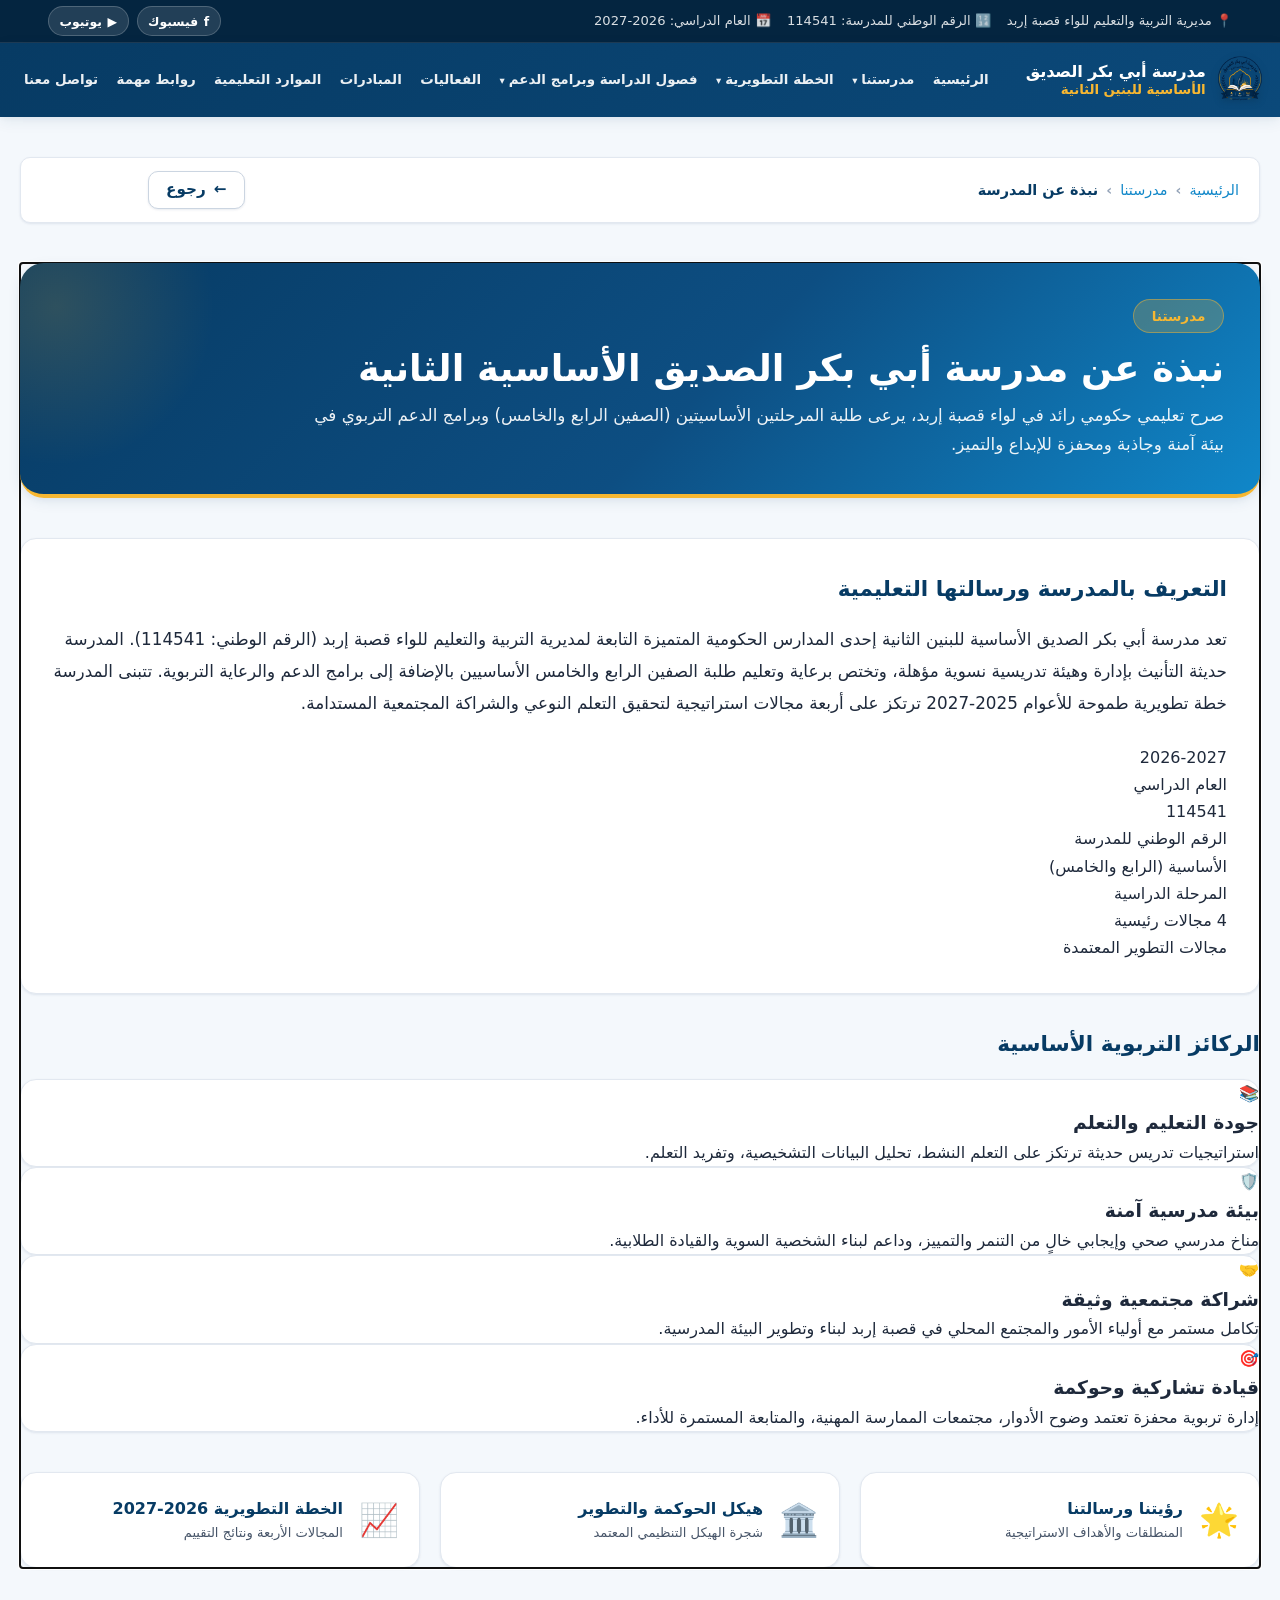
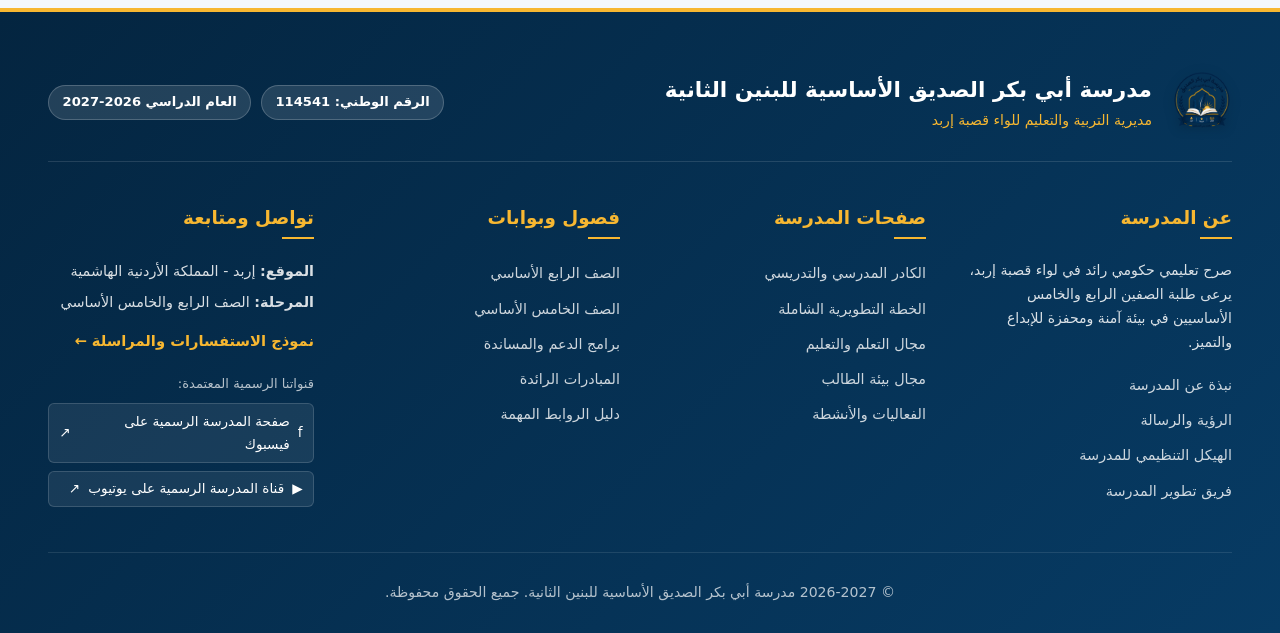
==== about.html @ ab282d37 "feat: adopt multi-page architecture with 100% canonical data fidelity and remove hero slider overlay" ====
<!DOCTYPE html>
<html lang="ar" dir="rtl">
<head>
    <meta charset="UTF-8">
    <meta name="viewport" content="width=device-width, initial-scale=1.0">
    <meta name="description" content="عن مدرسة أبي بكر الصديق الأساسية للبنين الثانية - نبذة عن المدرسة، الرؤية والرسالة، الركائز التربوية والأهداف الاستراتيجية">
    <title>عن المدرسة والرؤية والرسالة | مدرسة أبي بكر الصديق الأساسية للبنين الثانية</title>
    <link rel="stylesheet" href="assets/css/style.css">
</head>
<body>
    <!-- Top Header Bar with Verified Social Links & Contact Info -->
    <div class="top-bar">
        <div class="container top-bar-container">
            <div class="top-bar-meta">
                <span class="meta-item">📍 مديرية التربية والتعليم للواء قصبة إربد</span>
                <span class="meta-item">🔢 الرقم الوطني للمدرسة: 114541</span>
                <span class="meta-item">📅 العام الدراسي: 2026-2027</span>
            </div>
            <div class="top-bar-social" id="topBarSocial"></div>
        </div>
    </div>

    <!-- Main Navigation Bar -->
    <header class="main-header">
        <nav class="navbar" id="navbar" aria-label="التنقل الرئيسي">
            <div class="nav-container">
                <div class="nav-brand">
                    <a href="index.html" class="brand-link" aria-label="العودة للصفحة الرئيسية">
                        <img src="assets/images/school-logo.png" alt="شعار مدرسة أبي بكر الصديق" class="header-logo">
                        <div class="brand-text">
                            <span class="school-name-line1">مدرسة أبي بكر الصديق</span>
                            <span class="school-name-line2">الأساسية للبنين الثانية</span>
                        </div>
                    </a>
                </div>
                <button class="hamburger" id="hamburger" aria-label="فتح القائمة الرئيسية" aria-expanded="false" aria-controls="navMenu">
                    <span></span>
                    <span></span>
                    <span></span>
                </button>
                <ul class="nav-menu" id="navMenu"></ul>
            </div>
        </nav>
    </header>

    <!-- Main Content Wrapper -->
    <main class="main-content" id="mainContent">
        <div class="container internal-view-container" style="padding: 2.5rem 0;">
            <!-- Breadcrumbs & Back Navigation Bar -->
            <div class="internal-nav-bar">
                <nav class="breadcrumb-nav" aria-label="مسار التنقل">
                    <ol class="breadcrumb" id="breadcrumbList"></ol>
                </nav>
                <div class="internal-actions">
                    <button class="btn btn-back" onclick="window.history.back()" aria-label="الرجوع للصفحة السابقة">
                        <span class="btn-icon" aria-hidden="true">←</span>
                        <span>رجوع</span>
                    </button>
                    <a href="index.html" class="btn btn-outline btn-sm">الرئيسية</a>
                </div>
            </div>

            <!-- Content Container populated dynamically from canonical data.js by app.js -->
            <div id="internalContentArea" class="internal-content-area" tabindex="-1"></div>
        </div>
    </main>

    <!-- Footer -->
    <footer class="footer" id="footer" aria-label="تذييل الموقع">
        <div class="container">
            <div class="footer-header-banner">
                <div class="footer-brand">
                    <img src="assets/images/school-logo.png" alt="شعار مدرسة أبي بكر الصديق" class="footer-logo">
                    <div class="footer-brand-text">
                        <h3 class="footer-school-title" id="footerSchoolName">مدرسة أبي بكر الصديق الأساسية للبنين الثانية</h3>
                        <p class="footer-directorate-sub" id="footerDirectorate">مديرية التربية والتعليم للواء قصبة إربد</p>
                    </div>
                </div>
                <div class="footer-meta-badges">
                    <span class="meta-pill" id="footerSchoolCode">الرقم الوطني: 114541</span>
                    <span class="meta-pill" id="footerYear">العام الدراسي 2026-2027</span>
                </div>
            </div>

            <div class="footer-content">
                <div class="footer-section">
                    <h4 class="footer-heading">عن المدرسة</h4>
                    <p class="footer-about-text" id="footerAboutText">صرح تعليمي حكومي رائد في لواء قصبة إربد، يرعى طلبة الصفين الرابع والخامس الأساسيين في بيئة آمنة ومحفزة للإبداع والتميز.</p>
                    <ul class="footer-nav-list" id="footerAboutLinks"></ul>
                </div>
                <div class="footer-section">
                    <h4 class="footer-heading">صفحات المدرسة</h4>
                    <ul class="footer-nav-list" id="footerSchoolPagesLinks"></ul>
                </div>
                <div class="footer-section">
                    <h4 class="footer-heading">فصول وبوابات</h4>
                    <ul class="footer-nav-list" id="footerPortalsLinks"></ul>
                </div>
                <div class="footer-section">
                    <h4 class="footer-heading">تواصل ومتابعة</h4>
                    <div class="footer-contact-details">
                        <p><strong>الموقع:</strong> إربد - المملكة الأردنية الهاشمية</p>
                        <p><strong>المرحلة:</strong> الصف الرابع والخامس الأساسي</p>
                        <p><a href="contact.html" class="footer-contact-btn">نموذج الاستفسارات والمراسلة ←</a></p>
                    </div>
                    <div class="footer-social-wrap">
                        <span class="social-label">قنواتنا الرسمية المعتمدة:</span>
                        <div class="social-links-verified" id="footerSocialLinks"></div>
                    </div>
                </div>
            </div>

            <div class="footer-bottom">
                <p>&copy; 2026-2027 <span id="copyrightSchoolName">مدرسة أبي بكر الصديق الأساسية للبنين الثانية</span>. جميع الحقوق محفوظة.</p>
            </div>
        </div>
    </footer>

    <!-- Employee / Person Detail Modal Dialog -->
    <div class="person-modal-backdrop" id="personModalBackdrop" aria-hidden="true" role="presentation">
        <div class="person-modal-dialog" id="personModalDialog" role="dialog" aria-modal="true" aria-labelledby="modalPersonName" tabindex="-1">
            <button class="person-modal-close" id="personModalCloseBtn" aria-label="إغلاق الملف التعريفي">✕</button>
            <div class="person-modal-body" id="personModalBody"></div>
        </div>
    </div>

    <!-- Scripts -->
    <script src="assets/js/data.js"></script>
    <script src="assets/js/app.js"></script>
</body>
</html>
---- assets/css/style.css ----
/* ==================== ROOT & DESIGN TOKENS ==================== */
:root {
    /* Brand Colors (Official Scheme) */
    --navy: #073B64;
    --navy-dark: #042540;
    --navy-light: #0d4e82;
    --blue: #1087C9;
    --blue-light: #e8f4fc;
    --green: #15966B;
    --green-light: #e8f7f1;
    --yellow: #F7B731;
    --yellow-hover: #e5a623;
    --yellow-light: #fef8eb;
    --purple: #7656B3;
    --purple-light: #f3eff9;

    /* Neutrals */
    --dark: #1e293b;
    --dark-muted: #475569;
    --light-bg: #F4F8FC;
    --white: #ffffff;
    --gray-50: #f8fafc;
    --gray-100: #f1f5f9;
    --gray-200: #e2e8f0;
    --gray-300: #cbd5e1;
    --gray-400: #94a3b8;
    --gray-600: #64748b;
    --gray-700: #334155;

    /* Typography */
    --font-primary: system-ui, -apple-system, 'Segoe UI', Roboto, 'Noto Sans Arabic', 'Cairo', Tahoma, sans-serif;
    --font-size-base: 16px;
    --line-height-base: 1.7;

    /* Spacing */
    --spacing-xs: 0.35rem;
    --spacing-sm: 0.75rem;
    --spacing-md: 1.25rem;
    --spacing-lg: 1.75rem;
    --spacing-xl: 2.5rem;
    --spacing-2xl: 3.75rem;

    /* Border Radius */
    --radius-sm: 6px;
    --radius-md: 10px;
    --radius-lg: 16px;
    --radius-xl: 24px;
    --radius-full: 9999px;

    /* Shadows */
    --shadow-sm: 0 1px 3px rgba(7, 59, 100, 0.06), 0 1px 2px rgba(7, 59, 100, 0.04);
    --shadow-md: 0 4px 14px rgba(7, 59, 100, 0.08), 0 2px 6px rgba(7, 59, 100, 0.04);
    --shadow-lg: 0 10px 25px rgba(7, 59, 100, 0.11), 0 4px 10px rgba(7, 59, 100, 0.05);
    --shadow-xl: 0 20px 35px rgba(7, 59, 100, 0.15), 0 8px 16px rgba(7, 59, 100, 0.08);

    /* Transitions */
    --transition-fast: 180ms ease;
    --transition-normal: 300ms ease;
    --transition-slow: 450ms ease;
}

/* ==================== RESET & DEFAULTS ==================== */
*, *::before, *::after {
    margin: 0;
    padding: 0;
    box-sizing: border-box;
}

html {
    scroll-behavior: smooth;
    direction: rtl;
}

body {
    font-family: var(--font-primary);
    font-size: var(--font-size-base);
    line-height: var(--line-height-base);
    color: var(--dark);
    background-color: var(--light-bg);
    overflow-x: hidden;
    -webkit-font-smoothing: antialiased;
}

img {
    max-width: 100%;
    height: auto;
    display: block;
}

a {
    color: var(--blue);
    text-decoration: none;
    transition: color var(--transition-fast);
}

a:hover {
    color: var(--navy);
}

button {
    font-family: inherit;
}

/* ==================== CONTAINER & SECTION LAYOUT ==================== */
.container {
    width: 100%;
    max-width: 1240px;
    margin: 0 auto;
    padding: 0 var(--spacing-lg);
}

.section {
    padding: var(--spacing-2xl) 0;
    position: relative;
}

.section-header {
    text-align: center;
    max-width: 820px;
    margin: 0 auto var(--spacing-xl);
}

.section-tag {
    display: inline-block;
    font-size: 0.85rem;
    font-weight: 700;
    color: var(--blue);
    background: var(--blue-light);
    padding: 0.3rem 1rem;
    border-radius: var(--radius-full);
    margin-bottom: var(--spacing-xs);
    text-transform: uppercase;
    letter-spacing: 0.5px;
}

.section-title {
    font-size: 2.15rem;
    font-weight: 800;
    color: var(--navy);
    line-height: 1.3;
    margin-bottom: var(--spacing-xs);
}

.section-subtitle {
    font-size: 1.05rem;
    color: var(--dark-muted);
    line-height: 1.6;
}

.section-cta-wrap {
    text-align: center;
    margin-top: var(--spacing-xl);
    display: flex;
    gap: 1rem;
    justify-content: center;
    flex-wrap: wrap;
}

.subsection-title {
    font-size: 1.35rem;
    font-weight: 700;
    color: var(--navy);
    margin-bottom: var(--spacing-md);
}

.sub-header-flex {
    display: flex;
    justify-content: space-between;
    align-items: center;
    flex-wrap: wrap;
    gap: 1rem;
    margin-bottom: var(--spacing-md);
}

/* ==================== TOP BAR ==================== */
.top-bar {
    background: var(--navy-dark);
    color: rgba(255, 255, 255, 0.85);
    font-size: 0.82rem;
    border-bottom: 1px solid rgba(255, 255, 255, 0.1);
    padding: 0.4rem 0;
}

.top-bar-container {
    display: flex;
    justify-content: space-between;
    align-items: center;
    flex-wrap: wrap;
    gap: 0.5rem;
}

.top-bar-meta {
    display: flex;
    gap: 1rem;
    flex-wrap: wrap;
}

.top-bar-social {
    display: flex;
    gap: 0.5rem;
    align-items: center;
}

.social-badge-link {
    display: inline-flex;
    align-items: center;
    gap: 0.35rem;
    color: var(--white);
    background: rgba(255, 255, 255, 0.12);
    border: 1px solid rgba(255, 255, 255, 0.2);
    padding: 0.2rem 0.65rem;
    border-radius: var(--radius-full);
    font-size: 0.78rem;
    font-weight: 600;
    transition: all var(--transition-fast);
}

.social-badge-link:hover {
    background: var(--yellow);
    color: var(--navy);
    border-color: var(--yellow);
}

/* ==================== MAIN HEADER & NAVBAR ==================== */
.main-header {
    position: sticky;
    top: 0;
    right: 0;
    left: 0;
    z-index: 1000;
    box-shadow: var(--shadow-md);
}

.navbar {
    height: 74px;
    background: linear-gradient(135deg, var(--navy) 0%, #0b497a 100%);
    display: flex;
    align-items: center;
}

.nav-container {
    width: 100%;
    max-width: 1440px;
    margin: 0 auto;
    padding: 0 1rem;
    display: flex;
    justify-content: space-between;
    align-items: center;
    position: relative;
}

.nav-brand .brand-link {
    display: flex;
    align-items: center;
    gap: 0.65rem;
    color: var(--white);
    text-decoration: none;
    min-width: 0;
    flex-shrink: 0;
}

.header-logo {
    height: 48px;
    width: auto;
    max-width: 52px;
    object-fit: contain;
    flex-shrink: 0;
    filter: drop-shadow(0 2px 4px rgba(0, 0, 0, 0.2));
    transition: transform var(--transition-fast);
}

.header-logo:hover {
    transform: scale(1.04);
}

.brand-text {
    display: flex;
    flex-direction: column;
    min-width: 0;
    line-height: 1.25;
}

.school-name-line1 {
    font-size: 1.02rem;
    font-weight: 800;
    color: var(--white);
    white-space: nowrap;
    letter-spacing: -0.2px;
}

.school-name-line2 {
    font-size: 0.84rem;
    font-weight: 700;
    color: var(--yellow);
    white-space: nowrap;
    letter-spacing: -0.1px;
}

.nav-menu {
    display: flex;
    list-style: none;
    gap: 0.15rem;
    align-items: center;
    margin: 0;
    padding: 0;
}

.nav-menu > li > a {
    color: rgba(255, 255, 255, 0.92);
    text-decoration: none;
    font-size: 0.84rem;
    font-weight: 600;
    padding: 0.42rem 0.5rem;
    border-radius: var(--radius-sm);
    transition: all var(--transition-fast);
    display: inline-flex;
    align-items: center;
    white-space: nowrap;
}

.nav-menu > li > a:hover {
    color: var(--yellow);
    background: rgba(255, 255, 255, 0.12);
}

.nav-menu > li > a.active {
    color: var(--navy);
    background: var(--yellow);
    box-shadow: 0 2px 8px rgba(247, 183, 49, 0.4);
}

/* Dropdown Menus */
.nav-item-dropdown {
    position: relative;
}

.dropdown-trigger-wrap {
    display: inline-flex;
    align-items: center;
}

.dropdown-trigger {
    display: inline-flex;
    align-items: center;
    gap: 0.25rem;
    color: rgba(255, 255, 255, 0.92);
    text-decoration: none;
    font-size: 0.84rem;
    font-weight: 600;
    padding: 0.42rem 0.5rem;
    border-radius: var(--radius-sm);
    transition: all var(--transition-fast);
    white-space: nowrap;
}

.dropdown-trigger:hover {
    color: var(--yellow);
    background: rgba(255, 255, 255, 0.12);
}

.dropdown-caret {
    font-size: 0.65rem;
    transition: transform var(--transition-fast);
    display: inline-block;
}

.nav-item-dropdown:hover .dropdown-caret,
.nav-item-dropdown:focus-within .dropdown-caret {
    transform: rotate(180deg);
}

.dropdown-toggle-btn {
    display: none;
}

.dropdown-menu {
    position: absolute;
    top: calc(100% + 4px);
    right: 0;
    min-width: 220px;
    max-width: 90vw;
    background: var(--white);
    border-radius: var(--radius-md);
    box-shadow: var(--shadow-lg);
    border: 1px solid var(--gray-200);
    padding: 0.4rem 0;
    list-style: none;
    opacity: 0;
    visibility: hidden;
    transform: translateY(8px);
    transition: all var(--transition-normal);
    z-index: 1050;
}

.nav-item-dropdown:hover .dropdown-menu,
.nav-item-dropdown:focus-within .dropdown-menu {
    opacity: 1;
    visibility: visible;
    transform: translateY(0);
}

.dropdown-menu li {
    width: 100%;
}

.dropdown-menu li a {
    color: var(--navy) !important;
    padding: 0.55rem 1rem !important;
    display: block !important;
    font-size: 0.86rem !important;
    font-weight: 600 !important;
    text-align: right;
    transition: background var(--transition-fast);
    border-radius: 0 !important;
    text-decoration: none;
}

.dropdown-menu li a:hover {
    background: var(--blue-light) !important;
    color: var(--blue) !important;
}

.mobile-menu-footer-item {
    display: none;
}

/* Hamburger Button */
.hamburger {
    display: none;
    flex-direction: column;
    background: none;
    border: none;
    cursor: pointer;
    gap: 5px;
    padding: 8px;
}

.hamburger span {
    width: 26px;
    height: 3px;
    background: var(--white);
    border-radius: 2px;
    transition: all var(--transition-fast);
}

.hamburger.active span:nth-child(1) {
    transform: rotate(45deg) translateY(8px);
}

.hamburger.active span:nth-child(2) {
    opacity: 0;
}

.hamburger.active span:nth-child(3) {
    transform: rotate(-45deg) translateY(-8px);
}

/* ==================== BUTTONS ==================== */
.btn {
    display: inline-flex;
    align-items: center;
    justify-content: center;
    gap: 0.5rem;
    padding: 0.72rem 1.5rem;
    border: none;
    border-radius: var(--radius-md);
    font-size: 0.95rem;
    font-weight: 700;
    cursor: pointer;
    transition: all var(--transition-normal);
    text-decoration: none;
    line-height: 1.3;
    text-align: center;
}

.btn-primary {
    background: var(--yellow);
    color: var(--navy);
    box-shadow: 0 4px 12px rgba(247, 183, 49, 0.35);
}

.btn-primary:hover {
    background: var(--yellow-hover);
    color: var(--navy-dark);
    transform: translateY(-2px);
    box-shadow: 0 6px 18px rgba(247, 183, 49, 0.45);
}

.btn-secondary {
    background: var(--blue);
    color: var(--white);
    box-shadow: 0 4px 12px rgba(16, 135, 201, 0.3);
}

.btn-secondary:hover {
    background: var(--navy);
    color: var(--white);
    transform: translateY(-2px);
    box-shadow: 0 6px 18px rgba(7, 59, 100, 0.3);
}

.btn-outline {
    background: transparent;
    color: var(--white);
    border: 2px solid rgba(255, 255, 255, 0.85);
}

.btn-outline:hover {
    background: rgba(255, 255, 255, 0.2);
    color: var(--white);
    border-color: var(--white);
    transform: translateY(-2px);
}

.btn-outline-dark {
    background: transparent;
    color: var(--navy);
    border: 2px solid var(--navy);
}

.btn-outline-dark:hover {
    background: var(--navy);
    color: var(--white);
    transform: translateY(-2px);
}

.btn-sm {
    padding: 0.45rem 1rem;
    font-size: 0.88rem;
    border-radius: var(--radius-sm);
}

.btn-block {
    width: 100%;
}

.btn-back {
    background: var(--white);
    color: var(--navy);
    border: 1px solid var(--gray-300);
    box-shadow: var(--shadow-sm);
    padding: 0.5rem 1.1rem;
}

.btn-back:hover {
    background: var(--blue-light);
    color: var(--blue);
    border-color: var(--blue);
}

.text-link {
    font-weight: 700;
    color: var(--blue);
    display: inline-block;
    margin-top: 0.5rem;
}

.text-link:hover {
    color: var(--navy);
    text-decoration: underline;
}

/* ==================== CARDS BASE ==================== */
.card {
    background: var(--white);
    border-radius: var(--radius-lg);
    box-shadow: var(--shadow-sm);
    border: 1px solid var(--gray-200);
    transition: transform var(--transition-normal), box-shadow var(--transition-normal);
}

.card:hover {
    box-shadow: var(--shadow-md);
}

/* ==================== HERO IMAGE SLIDER ==================== */
.hero-slider-section {
    position: relative;
    width: 100%;
    background: var(--navy-dark);
    overflow: hidden;
}

.slider-container {
    position: relative;
    width: 100%;
    height: 540px;
    outline: none;
}

.slides-wrapper {
    position: relative;
    width: 100%;
    height: 100%;
}

.hero-slide {
    position: absolute;
    top: 0;
    left: 0;
    width: 100%;
    height: 100%;
    opacity: 0;
    visibility: hidden;
    transition: opacity 0.7s ease, visibility 0.7s ease;
    z-index: 1;
}

.hero-slide.active {
    opacity: 1;
    visibility: visible;
    z-index: 2;
}

.slide-bg-img {
    width: 100%;
    height: 100%;
    object-fit: cover;
    object-position: center 30%;
    display: block;
}

.slide-overlay {
    position: absolute;
    inset: 0;
    background: none;
    pointer-events: none;
}

.slide-content {
    position: absolute;
    inset: 0;
    z-index: 3;
    display: flex;
    flex-direction: column;
    justify-content: center;
    align-items: center;
    text-align: center;
    padding: 0 var(--spacing-xl);
    max-width: 960px;
    margin: 0 auto;
    color: var(--white);
}

.slide-badge {
    background: rgba(255, 255, 255, 0.18);
    backdrop-filter: blur(8px);
    border: 1px solid rgba(255, 255, 255, 0.3);
    padding: 0.4rem 1.25rem;
    border-radius: var(--radius-full);
    font-size: 0.88rem;
    font-weight: 700;
    color: var(--yellow);
    margin-bottom: 1rem;
}

.slide-title {
    font-size: 2.75rem;
    font-weight: 800;
    line-height: 1.25;
    margin-bottom: 0.8rem;
    text-shadow: 0 2px 10px rgba(0, 0, 0, 0.8), 0 4px 20px rgba(0, 0, 0, 0.6);
}

.slide-subtitle {
    font-size: 1.35rem;
    color: #ffffff;
    margin-bottom: 1.8rem;
    font-weight: 600;
    max-width: 720px;
    text-shadow: 0 2px 8px rgba(0, 0, 0, 0.8), 0 3px 15px rgba(0, 0, 0, 0.5);
}

.slide-actions {
    display: flex;
    gap: 1rem;
    flex-wrap: wrap;
    justify-content: center;
}

.slider-arrow {
    position: absolute;
    top: 50%;
    transform: translateY(-50%);
    width: 50px;
    height: 50px;
    border-radius: 50%;
    background: rgba(255, 255, 255, 0.22);
    border: 1px solid rgba(255, 255, 255, 0.35);
    color: var(--white);
    font-size: 1.4rem;
    display: flex;
    align-items: center;
    justify-content: center;
    cursor: pointer;
    z-index: 10;
    backdrop-filter: blur(4px);
    transition: all var(--transition-fast);
}

.slider-arrow:hover {
    background: var(--yellow);
    color: var(--navy);
    transform: translateY(-50%) scale(1.08);
}

.slider-arrow.prev {
    right: 25px;
}

.slider-arrow.next {
    left: 25px;
}

.slider-dots {
    position: absolute;
    bottom: 22px;
    left: 50%;
    transform: translateX(-50%);
    display: flex;
    gap: 10px;
    z-index: 10;
}

.slider-dot {
    width: 12px;
    height: 12px;
    border-radius: var(--radius-full);
    background: rgba(255, 255, 255, 0.45);
    border: none;
    cursor: pointer;
    transition: all var(--transition-normal);
}

.slider-dot.active {
    width: 32px;
    border-radius: 8px;
    background: var(--yellow);
}

/* ==================== QUICK PORTALS ==================== */
.quick-portals-section {
    padding: 2.2rem 0;
    background: var(--white);
    border-bottom: 1px solid var(--gray-200);
}

.quick-portals-grid {
    display: grid;
    grid-template-columns: repeat(6, 1fr);
    gap: 1.1rem;
}

.quick-portal-card {
    background: var(--light-bg);
    border: 1px solid var(--gray-200);
    border-radius: var(--radius-md);
    padding: 1.25rem 0.85rem;
    text-align: center;
    text-decoration: none;
    transition: all var(--transition-normal);
    display: flex;
    flex-direction: column;
    align-items: center;
    color: var(--dark);
}

.quick-portal-card:hover {
    transform: translateY(-4px);
    box-shadow: var(--shadow-md);
    border-color: var(--blue);
    background: var(--white);
}

.portal-icon {
    font-size: 2.2rem;
    margin-bottom: 0.6rem;
}

.portal-title {
    font-size: 1rem;
    font-weight: 700;
    color: var(--navy);
    margin-bottom: 0.3rem;
}

.portal-desc {
    font-size: 0.78rem;
    color: var(--gray-600);
    line-height: 1.4;
}

/* ==================== VISION & MISSION (HOMEPAGE) ==================== */
.vision-mission-grid {
    display: grid;
    grid-template-columns: 1fr 1fr;
    gap: var(--spacing-xl);
}

.vision-card, .mission-card {
    padding: var(--spacing-xl);
    position: relative;
    border-top: 5px solid;
}

.vision-card {
    border-top-color: var(--purple);
}

.mission-card {
    border-top-color: var(--green);
}

.card-icon-wrapper {
    width: 58px;
    height: 58px;
    border-radius: var(--radius-md);
    display: flex;
    align-items: center;
    justify-content: center;
    margin-bottom: var(--spacing-md);
    font-size: 1.8rem;
}

.vision-accent {
    background: var(--purple-light);
}

.mission-accent {
    background: var(--green-light);
}

.vision-card h3, .mission-card h3 {
    font-size: 1.45rem;
    font-weight: 800;
    color: var(--navy);
    margin-bottom: var(--spacing-sm);
}

.card-text {
    font-size: 1.05rem;
    line-height: 1.8;
    color: var(--dark-muted);
}

/* ==================== PRINCIPAL SPOTLIGHT & COORDINATORS ==================== */
.principal-spotlight {
    display: flex;
    align-items: center;
    gap: var(--spacing-xl);
    padding: var(--spacing-xl);
    border-right: 6px solid var(--yellow);
    margin-bottom: var(--spacing-xl);
}

.principal-avatar {
    width: 100px;
    height: 100px;
    background: var(--yellow-light);
    border-radius: var(--radius-full);
    display: flex;
    align-items: center;
    justify-content: center;
    font-size: 3.2rem;
    flex-shrink: 0;
    border: 3px solid var(--yellow);
}

.principal-info {
    flex: 1;
}

.principal-role-badge {
    display: inline-block;
    font-size: 0.82rem;
    font-weight: 700;
    color: var(--navy);
    background: var(--yellow-light);
    padding: 0.2rem 0.8rem;
    border-radius: var(--radius-full);
    margin-bottom: 0.35rem;
}

.principal-name {
    font-size: 1.6rem;
    font-weight: 800;
    color: var(--navy);
    margin-bottom: 0.2rem;
}

.principal-title-sub {
    font-size: 0.95rem;
    color: var(--blue);
    font-weight: 600;
    margin-bottom: 0.6rem;
}

.principal-bio {
    font-size: 0.98rem;
    color: var(--dark-muted);
    line-height: 1.7;
}

.coordinators-grid {
    display: grid;
    grid-template-columns: repeat(4, 1fr);
    gap: 1.25rem;
    margin-bottom: var(--spacing-xl);
}

.coordinator-card {
    background: var(--white);
    border-radius: var(--radius-md);
    padding: var(--spacing-md);
    border-top: 4px solid;
    box-shadow: var(--shadow-sm);
    display: flex;
    flex-direction: column;
    transition: transform var(--transition-fast), box-shadow var(--transition-fast);
}

.coordinator-card:hover {
    transform: translateY(-3px);
    box-shadow: var(--shadow-md);
}

.coord-header {
    display: flex;
    justify-content: space-between;
    align-items: center;
    margin-bottom: 0.5rem;
}

.coord-icon {
    font-size: 1.6rem;
}

.coord-badge {
    font-size: 0.75rem;
    font-weight: 700;
    padding: 0.2rem 0.5rem;
    border-radius: var(--radius-sm);
}

.coordinator-card h4 {
    font-size: 1.05rem;
    font-weight: 700;
    color: var(--navy);
    margin-bottom: 0.25rem;
}

.coord-role {
    font-size: 0.82rem;
    color: var(--blue);
    font-weight: 600;
    margin-bottom: 0.5rem;
}

.coord-resp {
    font-size: 0.85rem;
    color: var(--dark-muted);
    line-height: 1.6;
    margin-bottom: 1rem;
    flex: 1;
}

/* ==================== DEVELOPMENT CARDS (HOMEPAGE) ==================== */
.development-cards {
    display: grid;
    grid-template-columns: repeat(4, 1fr);
    gap: var(--spacing-md);
}

.dev-card {
    background: var(--white);
    border-radius: var(--radius-lg);
    padding: var(--spacing-lg);
    border-top: 5px solid;
    box-shadow: var(--shadow-sm);
    display: flex;
    flex-direction: column;
    transition: all var(--transition-fast);
}

.dev-card:hover {
    transform: translateY(-4px);
    box-shadow: var(--shadow-lg);
}

.dev-card-icon {
    font-size: 2.2rem;
    margin-bottom: var(--spacing-sm);
}

.dev-card h3 {
    font-size: 1.25rem;
    font-weight: 800;
    color: var(--navy);
    margin-bottom: var(--spacing-xs);
}

.dev-card-summary {
    font-size: 0.92rem;
    color: var(--dark-muted);
    line-height: 1.7;
    margin-bottom: var(--spacing-md);
    flex: 1;
}

/* ==================== EVENTS (HOMEPAGE & LIST) ==================== */
.events-grid {
    display: grid;
    grid-template-columns: repeat(3, 1fr);
    gap: var(--spacing-md);
}

.event-card {
    padding: var(--spacing-lg);
    display: flex;
    flex-direction: column;
}

.event-card:hover {
    transform: translateY(-3px);
}

.event-card-header {
    display: flex;
    justify-content: space-between;
    align-items: center;
    margin-bottom: var(--spacing-sm);
}

.event-badge {
    font-size: 0.78rem;
    font-weight: 700;
    color: var(--blue);
    background: var(--blue-light);
    padding: 0.2rem 0.65rem;
    border-radius: var(--radius-full);
}

.event-date {
    font-size: 0.82rem;
    color: var(--dark-muted);
}

.event-card-body {
    flex: 1;
}

.event-icon {
    font-size: 2.2rem;
    display: block;
    margin-bottom: 0.4rem;
}

.event-card-body h3 {
    font-size: 1.15rem;
    font-weight: 700;
    color: var(--navy);
    margin-bottom: 0.4rem;
}

.event-card-body p {
    font-size: 0.9rem;
    color: var(--dark-muted);
    line-height: 1.6;
}

.event-card-footer {
    margin-top: var(--spacing-md);
}

/* ==================== INITIATIVES (HOMEPAGE & LIST) ==================== */
.initiatives-grid {
    display: grid;
    grid-template-columns: repeat(4, 1fr);
    gap: var(--spacing-md);
}

.initiative-card {
    padding: var(--spacing-lg);
    display: flex;
    flex-direction: column;
    border-top: 4px solid var(--green);
}

.initiative-card:hover {
    transform: translateY(-3px);
}

.init-header {
    display: flex;
    justify-content: space-between;
    align-items: center;
    margin-bottom: var(--spacing-sm);
}

.init-icon {
    font-size: 2rem;
}

.init-category {
    font-size: 0.75rem;
    color: var(--green);
    background: var(--green-light);
    padding: 0.2rem 0.5rem;
    border-radius: var(--radius-sm);
    font-weight: 600;
}

.initiative-card h3 {
    font-size: 1.15rem;
    font-weight: 700;
    color: var(--navy);
    margin-bottom: 0.4rem;
}

.initiative-card p {
    font-size: 0.88rem;
    color: var(--dark-muted);
    line-height: 1.6;
    margin-bottom: var(--spacing-md);
    flex: 1;
}

/* ==================== IMPORTANT LINKS ==================== */
.links-grid {
    display: grid;
    grid-template-columns: repeat(3, 1fr);
    gap: var(--spacing-md);
}

.link-card {
    padding: var(--spacing-md);
    display: flex;
    flex-direction: column;
}

.link-card:hover {
    transform: translateY(-3px);
}

.link-card-top {
    display: flex;
    justify-content: space-between;
    align-items: center;
    margin-bottom: 0.5rem;
}

.link-icon {
    font-size: 2rem;
}

.link-card h3 {
    font-size: 1.05rem;
    font-weight: 700;
    color: var(--navy);
    margin-bottom: 0.35rem;
}

.link-card p {
    font-size: 0.85rem;
    color: var(--dark-muted);
    line-height: 1.6;
    margin-bottom: 0.6rem;
    flex: 1;
}

.link-meta-source {
    margin-bottom: 0.75rem;
    color: var(--gray-600);
}

/* Badges for verification */
.badge-mini {
    display: inline-block;
    padding: 0.2rem 0.55rem;
    border-radius: var(--radius-full);
    font-size: 0.72rem;
    font-weight: 700;
}

.badge-user-confirmed {
    background: #d1fae5;
    color: #065f46;
    border: 1px solid #a7f3d0;
}

.badge-official-verified {
    background: #dbeafe;
    color: #1e40af;
    border: 1px solid #bfdbfe;
}

.badge-manual-check {
    background: #fef3c7;
    color: #92400e;
    border: 1px solid #fde68a;
}

/* ==================== SPA VIEWS TOGGLE & INTERNAL VIEWS ==================== */
.main-content {
    min-height: calc(100vh - 120px - 360px);
}

.spa-view,
.home-view-container {
    animation: fadeIn var(--transition-normal);
}

.hidden-view {
    display: none !important;
}

.active-view {
    display: block !important;
}

.internal-view-container {
    padding: var(--spacing-xl) var(--spacing-lg);
}

.internal-nav-bar {
    display: flex;
    justify-content: space-between;
    align-items: center;
    padding: 0.8rem var(--spacing-md);
    background: var(--white);
    border: 1px solid var(--gray-200);
    border-radius: var(--radius-md);
    margin-bottom: var(--spacing-xl);
    box-shadow: var(--shadow-sm);
}

.breadcrumb {
    display: flex;
    list-style: none;
    gap: 0.5rem;
    align-items: center;
    font-size: 0.9rem;
}

.breadcrumb li + li::before {
    content: "›";
    padding-left: 0.5rem;
    color: var(--gray-400);
    font-weight: 700;
}

.breadcrumb li a {
    color: var(--blue);
}

.breadcrumb li.active {
    color: var(--navy);
    font-weight: 700;
}

.internal-actions {
    display: flex;
    gap: 0.75rem;
    align-items: center;
}

/* Card Interactivity & Pointer Styling */
.card, .dev-card, .event-card, .initiative-card, .quick-portal-card, .coordinator-card, .vision-card, .mission-card, .link-card, .achievement-card {
    cursor: pointer;
    transition: transform var(--transition-normal), box-shadow var(--transition-normal), border-color var(--transition-normal);
}

.card:hover, .dev-card:hover, .event-card:hover, .initiative-card:hover, .coordinator-card:hover, .link-card:hover, .vision-card:hover, .mission-card:hover, .achievement-card:hover {
    transform: translateY(-4px);
    box-shadow: var(--shadow-lg);
}

/* Dedicated Internal Page Hero Banner */
.internal-page-header {
    background: linear-gradient(135deg, #073B64 0%, #0d4e82 55%, #1087C9 100%);
    color: var(--white);
    padding: 2.25rem 2.25rem;
    border-radius: var(--radius-xl);
    box-shadow: var(--shadow-md);
    position: relative;
    overflow: hidden;
    margin-bottom: var(--spacing-xl);
    text-align: right;
    border-bottom: 4px solid var(--yellow);
}

.internal-page-header::after {
    content: '';
    position: absolute;
    top: -50%;
    left: -10%;
    width: 320px;
    height: 320px;
    background: radial-gradient(circle, rgba(247, 183, 49, 0.16) 0%, transparent 70%);
    pointer-events: none;
}

.internal-page-header .page-tag {
    background: rgba(247, 183, 49, 0.22);
    color: var(--yellow);
    border: 1px solid rgba(247, 183, 49, 0.45);
    font-weight: 700;
    display: inline-block;
    padding: 0.3rem 1.1rem;
    border-radius: var(--radius-full);
    margin-bottom: var(--spacing-xs);
}

.internal-page-header .page-title {
    color: var(--white);
    font-size: clamp(1.6rem, 3.5vw, 2.3rem);
    margin-top: 0.4rem;
    margin-bottom: 0.5rem;
    font-weight: 800;
    line-height: 1.3;
}

.internal-page-header .page-subtitle {
    color: rgba(255, 255, 255, 0.92);
    font-size: 1.05rem;
    max-width: 920px;
    line-height: 1.7;
}

.internal-hero-meta {
    display: flex;
    align-items: center;
    gap: 0.75rem;
    flex-wrap: wrap;
    margin-bottom: 0.6rem;
}

.internal-school-badge {
    display: inline-flex;
    align-items: center;
    gap: 0.45rem;
    font-size: 0.82rem;
    color: rgba(255, 255, 255, 0.92);
    background: rgba(255, 255, 255, 0.12);
    padding: 0.25rem 0.75rem;
    border-radius: var(--radius-full);
}

.internal-mini-logo {
    width: 22px;
    height: 22px;
    object-fit: contain;
}

.page-tag {
    display: inline-block;
    font-size: 0.85rem;
    font-weight: 700;
    color: var(--navy);
    background: var(--yellow-light);
    padding: 0.3rem 1.1rem;
    border-radius: var(--radius-full);
    margin-bottom: var(--spacing-xs);
    border: 1px solid rgba(247, 183, 49, 0.4);
}

.page-title {
    font-size: 2.25rem;
    font-weight: 800;
    color: var(--navy);
    line-height: 1.3;
    margin-bottom: var(--spacing-xs);
}

.page-subtitle {
    font-size: 1.05rem;
    color: var(--dark-muted);
    line-height: 1.7;
}

.section-title-sm {
    font-size: 1.35rem;
    font-weight: 800;
    color: var(--navy);
    margin-bottom: 1rem;
}

/* ==================== ORGANIZATIONAL TREE CSS ==================== */
.org-tree-wrapper {
    margin: 2.5rem 0;
    padding: 2rem 1.5rem;
    background: linear-gradient(180deg, #f8fbfe 0%, #eef5fb 100%);
    border-radius: var(--radius-xl);
    border: 1px solid var(--gray-200);
}

.tree-level {
    display: flex;
    justify-content: center;
    position: relative;
    margin-bottom: 2.5rem;
}

.tree-connector-line {
    position: absolute;
    bottom: -2.5rem;
    right: 50%;
    width: 2px;
    height: 2.5rem;
    background: var(--blue);
    transform: translateX(50%);
}

.tree-node-card {
    background: var(--white);
    border: 2px solid var(--navy);
    border-radius: var(--radius-lg);
    padding: 1.25rem 1.75rem;
    box-shadow: var(--shadow-md);
    text-align: center;
    max-width: 380px;
    width: 100%;
    position: relative;
    transition: all var(--transition-fast);
}

.tree-node-card:hover {
    box-shadow: var(--shadow-xl);
    transform: translateY(-3px);
}

.tree-node-card.principal-node {
    border-color: var(--yellow);
    background: linear-gradient(135deg, #ffffff 0%, #fffdf8 100%);
    box-shadow: 0 6px 20px rgba(247, 183, 49, 0.2);
}

.tree-node-icon {
    font-size: 2.2rem;
    margin-bottom: 0.4rem;
}

.tree-node-title {
    font-size: 0.85rem;
    font-weight: 700;
    color: var(--blue);
    margin-bottom: 0.2rem;
}

.tree-node-name {
    font-size: 1.25rem;
    font-weight: 800;
    color: var(--navy);
    margin-bottom: 0.4rem;
}

.tree-node-role {
    font-size: 0.82rem;
    color: var(--gray-600);
    line-height: 1.4;
}

.tree-branches-container {
    position: relative;
    margin-top: 1.5rem;
}

.tree-branches-bar {
    position: absolute;
    top: -1.5rem;
    right: 12.5%;
    left: 12.5%;
    height: 2px;
    background: var(--blue);
}

.tree-branches-grid {
    display: grid;
    grid-template-columns: repeat(4, 1fr);
    gap: 1.25rem;
}

.branch-card {
    background: var(--white);
    border-radius: var(--radius-md);
    box-shadow: var(--shadow-sm);
    border-top: 5px solid var(--blue);
    padding: 1.25rem 1rem;
    text-align: center;
    display: flex;
    flex-direction: column;
    height: 100%;
    transition: all var(--transition-normal);
}

.branch-card:hover {
    box-shadow: var(--shadow-lg);
    transform: translateY(-4px);
}

.branch-header-top {
    margin-bottom: 0.6rem;
}

.branch-area-title {
    font-size: 1.05rem;
    font-weight: 800;
    margin-top: 0.3rem;
}

.branch-coord-wrap {
    background: var(--light-bg);
    border-radius: var(--radius-sm);
    padding: 0.75rem 0.5rem;
    margin-bottom: 0.8rem;
}

.branch-coord-label {
    font-size: 0.75rem;
    color: var(--gray-600);
    display: block;
}

.branch-coord-name {
    font-size: 1rem;
    font-weight: 700;
    color: var(--dark);
}

.branch-team-box {
    margin-top: auto;
    border-top: 1px dashed var(--gray-300);
    padding-top: 0.6rem;
    text-align: right;
}

.branch-team-title {
    font-size: 0.78rem;
    font-weight: 700;
    color: var(--dark-muted);
    margin-bottom: 0.4rem;
}

.branch-team-list {
    list-style: none;
    font-size: 0.85rem;
    color: var(--dark);
}

.branch-team-list li {
    padding: 0.2rem 0;
    display: flex;
    align-items: center;
    gap: 0.4rem;
}

/* ==================== TABLES & CALLOUTS ==================== */
.table-responsive {
    width: 100%;
    overflow-x: auto;
    margin-top: 0.75rem;
}

.data-table {
    width: 100%;
    border-collapse: collapse;
    font-size: 0.9rem;
    text-align: right;
}

.data-table th, .data-table td {
    padding: 0.8rem 1rem;
    border: 1px solid var(--gray-200);
}

.data-table th {
    background: var(--navy);
    color: var(--white);
    font-weight: 700;
}

.data-table tr:nth-child(even) {
    background: var(--light-bg);
}

.strategy-callout-box {
    display: flex;
    gap: 1rem;
    align-items: flex-start;
    padding: 1.5rem;
    background: #eff6ff;
    border: 1px solid #bfdbfe;
    border-radius: var(--radius-md);
    margin: 1.5rem 0;
}

.strategy-icon {
    font-size: 2.2rem;
    line-height: 1;
}

.strategy-callout-box strong {
    color: var(--navy);
    font-size: 1.05rem;
    display: block;
    margin-bottom: 0.3rem;
}

.strategy-callout-box p {
    color: var(--dark);
    font-size: 0.95rem;
    line-height: 1.7;
}

.quick-nav-boxes {
    display: grid;
    grid-template-columns: repeat(auto-fit, minmax(240px, 1fr));
    gap: 1.25rem;
    margin-top: 2rem;
}

.box-link {
    display: flex;
    align-items: center;
    gap: 1rem;
    padding: 1.25rem;
    text-decoration: none;
    color: var(--dark);
}

.box-link:hover {
    border-color: var(--blue);
    transform: translateY(-3px);
}

.box-link .icon {
    font-size: 2rem;
}

.box-link strong {
    color: var(--navy);
    display: block;
    font-size: 1rem;
}

.box-link p {
    color: var(--dark-muted);
    font-size: 0.82rem;
}

/* ==================== FOOTER ==================== */
.footer {
    background: linear-gradient(135deg, var(--navy-dark) 0%, var(--navy) 100%);
    color: var(--white);
    padding: var(--spacing-2xl) 0 var(--spacing-lg);
    border-top: 4px solid var(--yellow);
}

.footer-header-banner {
    display: flex;
    justify-content: space-between;
    align-items: center;
    padding-bottom: var(--spacing-lg);
    border-bottom: 1px solid rgba(255, 255, 255, 0.12);
    margin-bottom: var(--spacing-xl);
    flex-wrap: wrap;
    gap: var(--spacing-md);
}

.footer-brand {
    display: flex;
    align-items: center;
    gap: var(--spacing-md);
}

.footer-logo {
    height: 60px;
    width: auto;
    max-width: 64px;
    object-fit: contain;
    flex-shrink: 0;
    filter: drop-shadow(0 2px 6px rgba(0, 0, 0, 0.25));
}

.footer-brand-text {
    display: flex;
    flex-direction: column;
}

.footer-school-title {
    font-size: 1.35rem;
    font-weight: 800;
    color: var(--white);
}

.footer-directorate-sub {
    font-size: 0.88rem;
    color: var(--yellow);
}

.footer-about-text {
    font-size: 0.88rem;
    color: rgba(255, 255, 255, 0.85);
    line-height: 1.7;
    margin-bottom: 1rem;
}

.footer-meta-badges {
    display: flex;
    gap: 0.6rem;
    flex-wrap: wrap;
}

.meta-pill {
    background: rgba(255, 255, 255, 0.12);
    border: 1px solid rgba(255, 255, 255, 0.2);
    padding: 0.35rem 0.85rem;
    border-radius: var(--radius-full);
    font-size: 0.82rem;
    color: var(--white);
    font-weight: 600;
}

.footer-content {
    display: grid;
    grid-template-columns: repeat(4, 1fr);
    gap: var(--spacing-xl);
    margin-bottom: var(--spacing-xl);
}

.footer-heading {
    font-size: 1.15rem;
    font-weight: 700;
    color: var(--yellow);
    margin-bottom: var(--spacing-md);
    position: relative;
    padding-bottom: 0.4rem;
}

.footer-heading::after {
    content: '';
    position: absolute;
    bottom: 0;
    right: 0;
    width: 32px;
    height: 2px;
    background: var(--yellow);
}

.footer-nav-list {
    list-style: none;
}

.footer-nav-list li {
    margin-bottom: 0.5rem;
}

.footer-nav-list a {
    color: rgba(255, 255, 255, 0.8);
    font-size: 0.9rem;
    transition: all var(--transition-fast);
    display: inline-block;
}

.footer-nav-list a:hover {
    color: var(--yellow);
    transform: translateX(-4px);
}

.footer-contact-details p {
    color: rgba(255, 255, 255, 0.85);
    font-size: 0.9rem;
    line-height: 1.7;
    margin-bottom: 0.4rem;
}

.footer-contact-btn {
    display: inline-block;
    color: var(--yellow);
    font-weight: 700;
    margin-top: 0.4rem;
    font-size: 0.92rem;
}

.footer-contact-btn:hover {
    color: var(--white);
    text-decoration: underline;
}

.footer-social-wrap {
    margin-top: var(--spacing-md);
}

.social-label {
    display: block;
    font-size: 0.82rem;
    color: rgba(255, 255, 255, 0.7);
    margin-bottom: 0.5rem;
}

.social-links-verified {
    display: flex;
    flex-direction: column;
    gap: 0.5rem;
}

.footer-verified-social-link {
    display: flex;
    align-items: center;
    gap: 0.5rem;
    color: var(--white);
    font-size: 0.85rem;
    background: rgba(255, 255, 255, 0.08);
    border: 1px solid rgba(255, 255, 255, 0.15);
    padding: 0.35rem 0.65rem;
    border-radius: var(--radius-sm);
    transition: all var(--transition-fast);
}

.footer-verified-social-link:hover {
    background: var(--yellow);
    color: var(--navy);
}

.footer-bottom {
    text-align: center;
    padding-top: var(--spacing-lg);
    border-top: 1px solid rgba(255, 255, 255, 0.1);
    color: rgba(255, 255, 255, 0.7);
    font-size: 0.88rem;
}

/* ==================== CROSS-LINK BANNERS ==================== */
.structure-crosslink-banner {
    display: flex;
    justify-content: space-between;
    align-items: center;
    flex-wrap: wrap;
    gap: 1rem;
    padding: 1.15rem 1.5rem;
    background: linear-gradient(135deg, #f0f7fe 0%, #e3f0fb 100%);
    border: 1px solid #c4def6;
    border-radius: var(--radius-md);
    margin-bottom: 2rem;
    box-shadow: var(--shadow-sm);
}

.crosslink-info {
    display: flex;
    align-items: center;
    gap: 0.85rem;
    flex: 1 1 300px;
}

.crosslink-icon {
    font-size: 2.2rem;
    line-height: 1;
    flex-shrink: 0;
}

.crosslink-info strong {
    color: var(--navy);
    font-size: 1.05rem;
    display: block;
    margin-bottom: 0.2rem;
}

.crosslink-info p {
    color: var(--dark-muted);
    font-size: 0.88rem;
    line-height: 1.5;
    margin: 0;
}

/* ==================== INTERACTIVE STAFF HIERARCHY TREE ==================== */
.tree-controls-bar {
    display: flex;
    justify-content: space-between;
    align-items: center;
    flex-wrap: wrap;
    gap: 1rem;
    background: var(--white);
    border: 1px solid var(--gray-200);
    border-radius: var(--radius-md);
    padding: 0.85rem 1.25rem;
    margin-bottom: 2rem;
    box-shadow: var(--shadow-sm);
}

.tree-controls-hint {
    color: var(--dark-muted);
    font-size: 0.88rem;
    margin: 0;
    line-height: 1.5;
}

.tree-actions-btns {
    display: flex;
    gap: 0.5rem;
    flex-wrap: wrap;
}

.interactive-staff-tree {
    display: flex;
    flex-direction: column;
    align-items: center;
    width: 100%;
    margin-bottom: 2.5rem;
}

.tree-section-wrapper {
    display: flex;
    flex-direction: column;
    align-items: center;
    width: 100%;
    position: relative;
}

.tree-level-label {
    display: inline-block;
    font-size: 0.82rem;
    font-weight: 700;
    color: var(--navy);
    background: rgba(7, 59, 100, 0.08);
    border: 1px solid rgba(7, 59, 100, 0.15);
    padding: 0.25rem 0.95rem;
    border-radius: var(--radius-full);
    margin-bottom: 1rem;
}

.senior-leadership-row {
    display: flex;
    justify-content: center;
    gap: 1rem;
    flex-wrap: wrap;
    width: 100%;
    max-width: 960px;
}

/* Base Person Card */
.staff-person-card {
    background: var(--white);
    border: 1px solid var(--gray-200);
    border-radius: var(--radius-md);
    padding: 0.85rem 1rem;
    box-shadow: var(--shadow-sm);
    cursor: pointer;
    transition: all 200ms ease;
    display: flex;
    align-items: center;
    gap: 0.75rem;
    text-align: right;
    position: relative;
    outline: none;
    user-select: none;
}

.staff-person-card:hover {
    transform: translateY(-2px);
    box-shadow: var(--shadow-md);
    border-color: var(--blue);
}

.staff-person-card:focus-visible {
    outline: 2px solid var(--blue);
    outline-offset: 2px;
}

.person-card-avatar {
    font-size: 1.8rem;
    line-height: 1;
    flex-shrink: 0;
}

.person-card-info {
    flex: 1;
    min-width: 0;
}

.person-role-tag {
    display: block;
    font-size: 0.76rem;
    font-weight: 700;
    color: var(--dark-muted);
    margin-bottom: 0.15rem;
}

.person-name {
    font-size: 0.98rem;
    font-weight: 800;
    color: var(--navy);
    margin: 0;
    line-height: 1.3;
}

.person-view-btn {
    font-size: 0.75rem;
    font-weight: 700;
    color: var(--blue);
    background: var(--blue-light);
    padding: 0.25rem 0.55rem;
    border-radius: var(--radius-full);
    flex-shrink: 0;
    white-space: nowrap;
}

.staff-person-card:hover .person-view-btn {
    background: var(--navy);
    color: var(--white);
}

/* Senior Card Specifics */
.senior-card {
    flex: 1 1 260px;
    max-width: 300px;
    border-top: 3px solid var(--navy);
}

/* Connector Lines */
.tree-vertical-connector {
    width: 2px;
    height: 32px;
    background: #bcd0e4;
    margin: 0.5rem auto;
    position: relative;
}

.tree-vertical-connector::after {
    content: '';
    position: absolute;
    bottom: -3px;
    left: 50%;
    transform: translateX(-50%);
    width: 6px;
    height: 6px;
    border-radius: 50%;
    background: #073B64;
}

/* Principal Tree Node */
.principal-tree-node {
    background: linear-gradient(135deg, #ffffff 0%, #fbf9f2 100%);
    border: 2px solid #F7B731;
    border-radius: var(--radius-lg);
    padding: 1.25rem 2rem;
    box-shadow: 0 8px 24px rgba(7, 59, 100, 0.1);
    display: flex;
    flex-direction: column;
    align-items: center;
    gap: 0.4rem;
    max-width: 390px;
    width: 100%;
    text-align: center;
}

.principal-node-badge {
    font-size: 0.75rem;
    font-weight: 700;
    color: var(--navy);
    background: rgba(247, 183, 49, 0.25);
    border: 1px solid #F7B731;
    padding: 0.2rem 0.85rem;
    border-radius: var(--radius-full);
}

.principal-node-avatar {
    font-size: 2.4rem;
    line-height: 1;
}

.principal-node-name {
    font-size: 1.35rem;
    font-weight: 800;
    color: var(--navy);
    margin: 0.2rem 0 0;
}

.principal-node-role {
    font-size: 0.88rem;
    color: var(--dark-muted);
    font-weight: 600;
    margin: 0;
}

/* Horizontal Distributor */
.tree-distributor-line {
    height: 2px;
    background: #bcd0e4;
    width: 75%;
    max-width: 960px;
    margin: 0 auto 1.5rem;
    position: relative;
}

/* Four Development Areas Grid */
.staff-branches-grid {
    display: grid;
    grid-template-columns: repeat(4, 1fr);
    gap: 1.15rem;
    width: 100%;
    align-items: start;
}

.staff-branch-card {
    background: var(--white);
    border: 1px solid var(--gray-200);
    border-top: 4px solid var(--area-color);
    border-radius: var(--radius-md);
    box-shadow: var(--shadow-sm);
    transition: all 250ms ease;
    overflow: hidden;
    display: flex;
    flex-direction: column;
}

.staff-branch-card:hover {
    box-shadow: var(--shadow-md);
    border-color: var(--area-color);
}

.staff-branch-card.is-expanded {
    box-shadow: var(--shadow-lg);
    border-color: var(--area-color);
}

/* Branch Header / Toggle */
.staff-branch-header {
    padding: 1rem;
    cursor: pointer;
    display: flex;
    flex-direction: column;
    gap: 0.75rem;
    outline: none;
    background: var(--area-bg);
    transition: background 180ms ease;
    user-select: none;
}

.staff-branch-header:focus-visible {
    outline: 2px solid var(--area-color);
    outline-offset: -2px;
}

.branch-header-main {
    display: flex;
    align-items: center;
    gap: 0.65rem;
}

.branch-concept-icon {
    font-size: 1.85rem;
    line-height: 1;
    flex-shrink: 0;
}

.branch-badge {
    display: inline-block;
    font-size: 0.72rem;
    font-weight: 700;
    color: var(--area-color);
    text-transform: uppercase;
}

.branch-title {
    font-size: 1.05rem;
    font-weight: 800;
    color: var(--navy);
    line-height: 1.35;
    margin: 0;
}

.branch-header-meta {
    display: flex;
    justify-content: space-between;
    align-items: center;
    padding-top: 0.6rem;
    border-top: 1px solid rgba(0, 0, 0, 0.06);
    font-size: 0.82rem;
}

.branch-coord-preview {
    color: var(--dark-muted);
}

.branch-coord-preview strong {
    color: var(--navy);
}

.branch-expand-indicator {
    display: inline-flex;
    align-items: center;
    gap: 0.35rem;
    font-weight: 700;
    color: var(--area-color);
    font-size: 0.84rem;
}

.expand-chevron {
    transition: transform 250ms ease;
    display: inline-block;
    font-size: 0.95rem;
}

.staff-branch-card.is-expanded .expand-chevron {
    transform: rotate(180deg);
}

/* Expandable Branch Body */
.staff-branch-body {
    max-height: 0;
    opacity: 0;
    overflow: hidden;
    transition: max-height 280ms cubic-bezier(0.4, 0, 0.2, 1), opacity 200ms ease;
}

.staff-branch-card.is-expanded .staff-branch-body {
    max-height: 950px;
    opacity: 1;
}

.branch-body-inner {
    padding: 1rem;
    border-top: 1px solid var(--gray-200);
    background: #ffffff;
    display: flex;
    flex-direction: column;
    gap: 0.85rem;
}

.branch-line-v {
    width: 2px;
    height: 18px;
    background: var(--area-color);
    margin: 0 auto;
    opacity: 0.6;
}

.node-level-tag {
    display: block;
    font-size: 0.74rem;
    font-weight: 700;
    color: var(--dark-muted);
    margin-bottom: 0.4rem;
}

.coord-card {
    border-right: 3px solid var(--area-color);
    background: var(--area-bg);
}

.branch-fork-connector {
    width: 2px;
    height: 18px;
    background: var(--area-color);
    margin: 0 auto;
    opacity: 0.6;
}

.branch-members-grid {
    display: flex;
    flex-direction: column;
    gap: 0.55rem;
}

.member-card {
    border: 1px solid var(--gray-200);
    border-right: 3px solid var(--area-color);
    padding: 0.65rem 0.85rem;
}

.member-card .person-card-avatar {
    font-size: 1.4rem;
}

.branch-plan-link-wrap {
    margin-top: 0.5rem;
    text-align: center;
}

.branch-plan-link-wrap .btn {
    width: 100%;
}

/* ==================== PERSON DETAIL MODAL ==================== */
.person-modal-backdrop {
    position: fixed;
    top: 0;
    right: 0;
    bottom: 0;
    left: 0;
    background: rgba(7, 26, 44, 0.72);
    backdrop-filter: blur(4px);
    z-index: 2000;
    display: flex;
    align-items: center;
    justify-content: center;
    padding: 1rem;
    opacity: 0;
    visibility: hidden;
    transition: opacity 220ms ease, visibility 220ms ease;
}

.person-modal-backdrop.active {
    opacity: 1;
    visibility: visible;
}

.person-modal-dialog {
    background: var(--white);
    border-radius: var(--radius-lg);
    max-width: 580px;
    width: 100%;
    max-height: 90vh;
    overflow-y: auto;
    box-shadow: 0 20px 50px rgba(0, 0, 0, 0.35);
    transform: scale(0.94) translateY(16px);
    transition: transform 220ms ease;
    position: relative;
    padding: 2rem;
    border-top: 5px solid var(--blue);
    outline: none;
}

.person-modal-backdrop.active .person-modal-dialog {
    transform: scale(1) translateY(0);
}

.person-modal-close {
    position: absolute;
    top: 1rem;
    left: 1rem;
    background: var(--gray-100);
    border: none;
    width: 36px;
    height: 36px;
    border-radius: 50%;
    font-size: 1.15rem;
    cursor: pointer;
    display: flex;
    align-items: center;
    justify-content: center;
    color: var(--dark-muted);
    transition: all var(--transition-fast);
}

.person-modal-close:hover {
    background: var(--gray-200);
    color: var(--navy);
    transform: rotate(90deg);
}

.modal-header-block {
    display: flex;
    align-items: center;
    gap: 1rem;
    padding-bottom: 1.25rem;
    border-bottom: 2px solid var(--gray-200);
    margin-bottom: 1.25rem;
}

.modal-avatar {
    font-size: 2.8rem;
    line-height: 1;
    width: 64px;
    height: 64px;
    border-radius: 50%;
    background: var(--gray-100);
    border: 2px solid var(--blue);
    display: flex;
    align-items: center;
    justify-content: center;
    flex-shrink: 0;
}

.modal-header-info {
    flex: 1;
    min-width: 0;
}

.modal-role-badge {
    display: inline-block;
    font-size: 0.78rem;
    font-weight: 700;
    padding: 0.2rem 0.75rem;
    border-radius: var(--radius-full);
    margin-bottom: 0.35rem;
}

.modal-person-name {
    font-size: 1.45rem;
    font-weight: 800;
    color: var(--navy);
    margin: 0;
    line-height: 1.3;
}

.modal-body-details {
    display: flex;
    flex-direction: column;
    gap: 1.15rem;
}

.modal-meta-row {
    display: flex;
    align-items: center;
    gap: 0.5rem;
    font-size: 0.95rem;
}

.modal-meta-label {
    font-weight: 700;
    color: var(--dark-muted);
}

.modal-section {
    display: flex;
    flex-direction: column;
    gap: 0.5rem;
}

.modal-section-title {
    font-size: 0.95rem;
    font-weight: 800;
    color: var(--navy);
    margin: 0;
}

.modal-responsibilities-list {
    list-style: none;
    padding: 0;
    margin: 0;
    display: flex;
    flex-direction: column;
    gap: 0.45rem;
}

.modal-responsibilities-list li {
    font-size: 0.88rem;
    line-height: 1.6;
    color: var(--dark);
    display: flex;
    align-items: flex-start;
    gap: 0.5rem;
}

.modal-responsibilities-list .bullet {
    font-weight: 700;
    flex-shrink: 0;
    margin-top: 0.1rem;
}

.modal-badges-wrap {
    display: flex;
    flex-wrap: wrap;
    gap: 0.4rem;
}

.modal-badge-pill {
    font-size: 0.78rem;
    font-weight: 700;
    padding: 0.25rem 0.65rem;
    border-radius: var(--radius-full);
    background: rgba(7, 59, 100, 0.06);
    border: 1px solid var(--blue);
}

.modal-bio-text {
    font-size: 0.9rem;
    line-height: 1.7;
    color: var(--dark);
    margin: 0;
    background: var(--gray-50);
    padding: 0.85rem 1rem;
    border-radius: var(--radius-sm);
    border-right: 3px solid var(--blue);
}

.modal-footer-actions {
    margin-top: 0.75rem;
    padding-top: 1rem;
    border-top: 1px solid var(--gray-200);
}

/* ==================== ANIMATIONS ==================== */
@keyframes fadeIn {
    from { opacity: 0; transform: translateY(6px); }
    to { opacity: 1; transform: translateY(0); }
}

.hidden {
    display: none !important;
}

/* ==================== RESPONSIVE DESIGN ==================== */

/* TABLET BREAKPOINT (768px - 1199px) - Switch to compact navigation */
@media (max-width: 1199px) {
    .hamburger {
        display: flex;
    }

    .navbar {
        height: 68px;
    }

    .nav-menu {
        position: absolute;
        top: 100%;
        right: 0;
        left: 0;
        background: var(--navy-dark);
        flex-direction: column;
        align-items: stretch;
        max-height: 0;
        overflow: hidden;
        padding: 0;
        gap: 0;
        border-bottom: 3px solid var(--yellow);
        box-shadow: 0 14px 28px rgba(0, 0, 0, 0.4);
        transition: max-height 320ms cubic-bezier(0.4, 0, 0.2, 1), opacity 220ms ease;
        opacity: 0;
        pointer-events: none;
        z-index: 1000;
    }

    .nav-menu.active {
        max-height: calc(100vh - 68px);
        overflow-y: auto;
        -webkit-overflow-scrolling: touch;
        opacity: 1;
        pointer-events: auto;
    }

    .nav-menu > li {
        width: 100%;
        border-bottom: 1px solid rgba(255, 255, 255, 0.08);
    }

    .nav-menu > li > a {
        padding: 0.85rem 1.25rem;
        font-size: 0.95rem;
        border-radius: 0;
        width: 100%;
        display: flex;
        align-items: center;
        justify-content: space-between;
    }

    .dropdown-trigger-wrap {
        display: flex;
        align-items: center;
        justify-content: space-between;
        width: 100%;
    }

    .dropdown-trigger {
        flex: 1;
        padding: 0.85rem 1.25rem;
        font-size: 0.95rem;
        border-radius: 0;
        color: rgba(255, 255, 255, 0.92);
        display: flex;
        align-items: center;
        justify-content: space-between;
    }

    .dropdown-trigger .dropdown-caret {
        display: none;
    }

    .dropdown-toggle-btn {
        display: inline-flex;
        align-items: center;
        justify-content: center;
        width: 48px;
        height: 48px;
        background: rgba(255, 255, 255, 0.06);
        border: none;
        border-right: 1px solid rgba(255, 255, 255, 0.08);
        color: var(--yellow);
        font-size: 1.1rem;
        cursor: pointer;
        transition: background var(--transition-fast);
    }

    .dropdown-toggle-btn .dropdown-caret {
        transition: transform 250ms ease;
    }

    .dropdown-menu {
        position: static;
        box-shadow: none;
        background: #052640;
        opacity: 1;
        visibility: visible;
        transform: none;
        border: none;
        border-radius: 0;
        padding: 0;
        max-height: 0;
        overflow: hidden;
        transition: max-height 280ms ease;
        display: block;
        min-width: 100%;
    }

    .nav-item-dropdown.mobile-open > .dropdown-menu {
        max-height: 420px;
        padding: 0.35rem 0;
    }

    .nav-item-dropdown.mobile-open .dropdown-toggle-btn .dropdown-caret {
        transform: rotate(180deg);
    }

    .dropdown-menu li a {
        color: rgba(255, 255, 255, 0.85) !important;
        padding: 0.65rem 2rem !important;
        font-size: 0.88rem !important;
        background: transparent !important;
    }

    .dropdown-menu li a:hover {
        background: rgba(255, 255, 255, 0.1) !important;
        color: var(--yellow) !important;
    }

    .mobile-menu-footer-item {
        display: block;
        width: 100%;
    }

    .mobile-menu-footer {
        padding: 1.25rem;
        background: rgba(0, 0, 0, 0.35);
        border-top: 1px solid rgba(255, 255, 255, 0.12);
        display: flex;
        flex-direction: column;
        gap: 0.5rem;
    }

    .mobile-meta-item {
        color: rgba(255, 255, 255, 0.85);
        font-size: 0.82rem;
    }

    .mobile-menu-social {
        display: flex;
        gap: 0.6rem;
        margin-top: 0.5rem;
    }

    .mobile-social-badge {
        display: inline-flex;
        align-items: center;
        gap: 0.4rem;
        padding: 0.35rem 0.8rem;
        border-radius: var(--radius-full);
        font-size: 0.78rem;
        font-weight: 600;
        text-decoration: none;
        color: #fff;
    }

    .mobile-social-badge.fb-badge {
        background: #1877f2;
    }

    .mobile-social-badge.yt-badge {
        background: #cc0000;
    }

    .staff-branches-grid {
        grid-template-columns: repeat(2, 1fr);
    }
}

@media (max-width: 1024px) {
    .quick-portals-grid {
        grid-template-columns: repeat(3, 1fr);
    }

    .development-cards,
    .coordinators-grid,
    .events-grid,
    .initiatives-grid,
    .links-grid {
        grid-template-columns: repeat(2, 1fr);
    }

    .footer-content {
        grid-template-columns: repeat(2, 1fr);
    }
}

/* MOBILE BREAKPOINT (< 768px) */
@media (max-width: 768px) {
    .top-bar {
        display: none;
    }

    .navbar {
        height: 64px;
    }

    .header-logo {
        height: 42px;
        max-width: 46px;
    }

    .school-name-line1 {
        font-size: clamp(0.85rem, 3.8vw, 0.98rem);
    }

    .school-name-line2 {
        font-size: clamp(0.74rem, 3.2vw, 0.84rem);
    }

    .footer-logo {
        height: 52px;
        max-width: 56px;
    }

    .slider-container {
        height: 440px;
    }

    .slide-title {
        font-size: 2rem;
    }

    .slide-subtitle {
        font-size: 1.1rem;
    }

    .slider-arrow {
        width: 40px;
        height: 40px;
        font-size: 1.1rem;
    }

    .slider-arrow.prev { right: 12px; }
    .slider-arrow.next { left: 12px; }

    .quick-portals-grid {
        grid-template-columns: repeat(2, 1fr);
    }

    .vision-mission-grid {
        grid-template-columns: 1fr;
    }

    .principal-spotlight {
        flex-direction: column;
        text-align: center;
        padding: var(--spacing-lg);
    }

    .coordinators-grid,
    .development-cards,
    .events-grid,
    .initiatives-grid,
    .links-grid {
        grid-template-columns: 1fr;
    }

    .tree-branches-bar {
        display: none;
    }

    .tree-connector-line {
        display: none;
    }

    .tree-branches-grid {
        grid-template-columns: 1fr;
    }

    .footer-content {
        grid-template-columns: 1fr;
    }

    .footer-header-banner {
        flex-direction: column;
        text-align: center;
        align-items: center;
    }

    .internal-nav-bar {
        flex-direction: column;
        gap: var(--spacing-sm);
        align-items: stretch;
    }

    .internal-actions {
        justify-content: space-between;
    }

    /* Mobile Staff Tree: Vertical Accordion Hierarchy */
    .senior-leadership-row {
        flex-direction: column;
        align-items: center;
    }

    .senior-card {
        max-width: 100%;
        width: 100%;
    }

    .principal-tree-node {
        max-width: 100%;
        width: 100%;
        padding: 1rem 1.25rem;
    }

    .tree-distributor-line {
        display: none;
    }

    .staff-branches-grid {
        grid-template-columns: 1fr;
        gap: 0.75rem;
    }

    .staff-branch-header {
        padding: 0.85rem 1rem;
    }

    .branch-concept-icon {
        font-size: 1.5rem;
    }

    .branch-title {
        font-size: 0.98rem;
    }

    .branch-members-grid {
        padding-right: 0.75rem;
        border-right: 2px dashed var(--area-color);
        margin-right: 0.5rem;
    }

    .branch-members-grid .member-card {
        position: relative;
    }

    .branch-members-grid .member-card::before {
        content: '├';
        position: absolute;
        right: -1.2rem;
        top: 50%;
        transform: translateY(-50%);
        color: var(--area-color);
        font-weight: 700;
        font-family: monospace;
        font-size: 1.1rem;
    }

    .branch-members-grid .member-card:last-child::before {
        content: '└';
    }

    .tree-controls-bar {
        flex-direction: column;
        align-items: stretch;
        gap: 0.75rem;
    }

    .tree-actions-btns {
        justify-content: space-between;
    }

    .tree-actions-btns .btn {
        flex: 1;
    }

    .structure-crosslink-banner {
        flex-direction: column;
        align-items: stretch;
    }

    .person-modal-dialog {
        padding: 1.5rem 1.25rem;
    }
}

@media (max-width: 480px) {
    .container {
        padding: 0 var(--spacing-md);
    }

    .header-logo {
        height: 38px;
        max-width: 42px;
    }

    .school-name-line1 {
        font-size: 0.92rem;
    }

    .school-name-line2 {
        font-size: 0.78rem;
    }

    .top-bar-container {
        flex-direction: column;
        align-items: flex-start;
    }

    .section-title {
        font-size: 1.7rem;
    }

    .slide-title {
        font-size: 1.65rem;
    }

    .slide-actions {
        flex-direction: column;
        width: 100%;
    }

    .btn {
        width: 100%;
    }
}
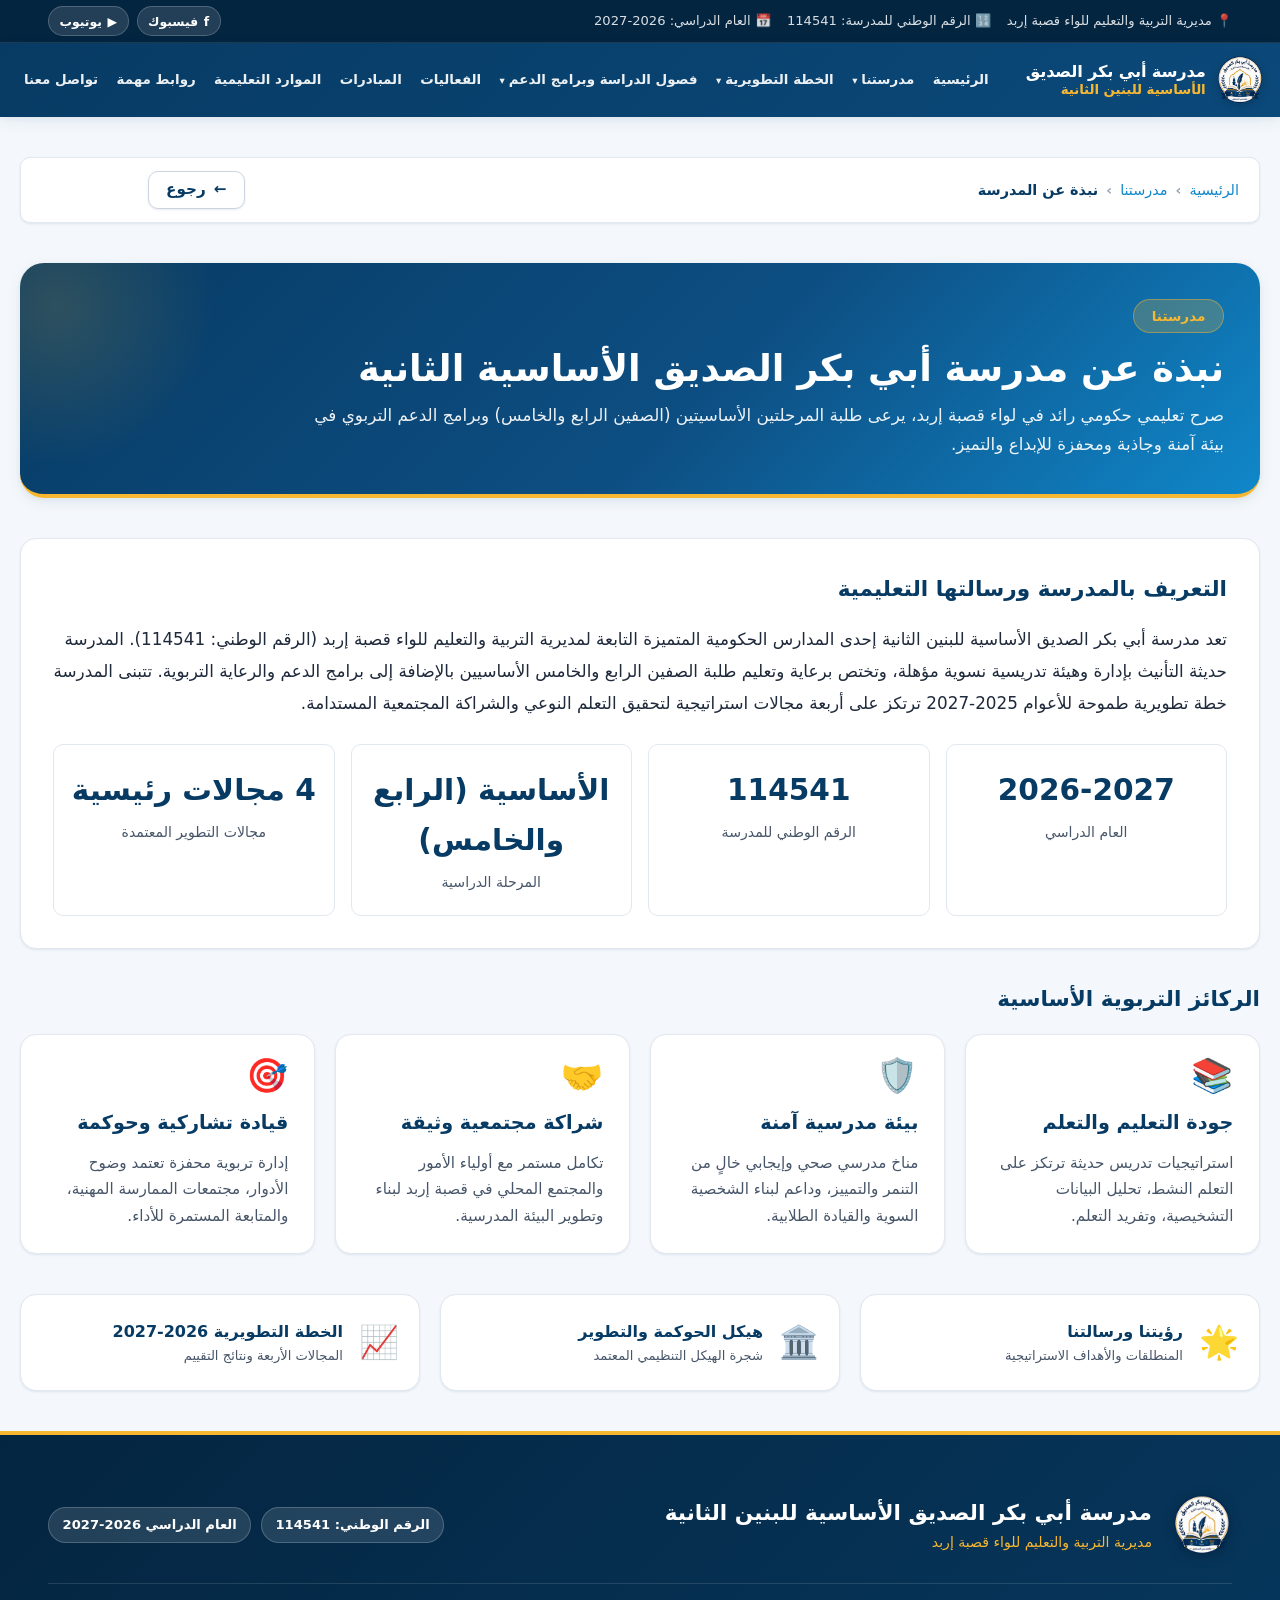
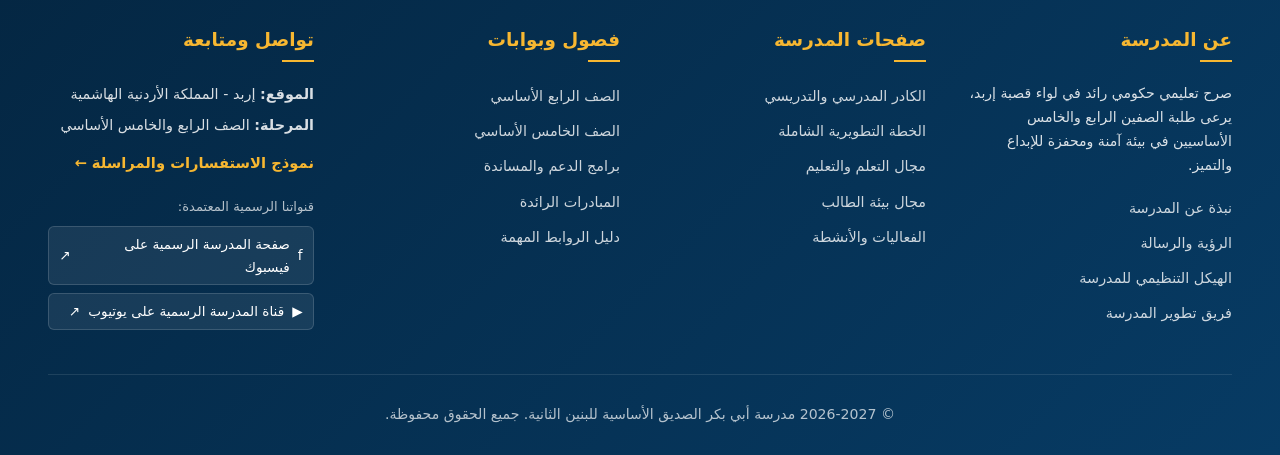
==== commit c4218dda: "style: remove faint outline focus ring around internal content area on all pages" ====
--- a/about.html
+++ b/about.html
@@ -61,7 +61,7 @@
             </div>
 
             <!-- Content Container populated dynamically from canonical data.js by app.js -->
-            <div id="internalContentArea" class="internal-content-area" tabindex="-1"></div>
+            <div id="internalContentArea" class="internal-content-area"></div>
         </div>
     </main>
 
--- a/assets/css/style.css
+++ b/assets/css/style.css
@@ -573,6 +573,148 @@
     box-shadow: var(--shadow-md);
 }
 
+/* ==================== PILLARS & INTERNAL CARDS BREATHING ROOM ==================== */
+.pillars-grid {
+    display: grid;
+    grid-template-columns: repeat(auto-fit, minmax(280px, 1fr));
+    gap: 1.25rem;
+    margin-top: 1rem;
+}
+
+.pillar-card {
+    padding: 1.5rem 1.6rem;
+    display: flex;
+    flex-direction: column;
+    gap: 0.6rem;
+    background: var(--white);
+    border-radius: var(--radius-lg);
+    border: 1px solid var(--gray-200);
+}
+
+.pillar-icon {
+    font-size: 2.1rem;
+    margin-bottom: 0.35rem;
+    line-height: 1;
+}
+
+.pillar-card h3 {
+    font-size: 1.2rem;
+    font-weight: 700;
+    color: var(--navy);
+    margin: 0;
+}
+
+.pillar-card p {
+    font-size: 0.95rem;
+    color: var(--dark-muted);
+    line-height: 1.75;
+    margin: 0;
+}
+
+/* Goals Grid & Goal Item Card */
+.goals-grid {
+    display: grid;
+    grid-template-columns: repeat(auto-fit, minmax(280px, 1fr));
+    gap: 1.25rem;
+}
+
+.goal-item-card {
+    padding: 1.35rem 1.5rem;
+    display: flex;
+    align-items: flex-start;
+    gap: 1.1rem;
+    background: var(--white);
+    border-radius: var(--radius-md);
+    border: 1px solid var(--gray-200);
+}
+
+.goal-item-card .goal-icon {
+    font-size: 1.85rem;
+    flex-shrink: 0;
+    line-height: 1;
+    margin-top: 0.15rem;
+}
+
+.goal-item-card h4 {
+    margin: 0 0 0.35rem 0;
+    color: var(--navy);
+    font-size: 1.05rem;
+    font-weight: 700;
+}
+
+.goal-item-card p {
+    margin: 0;
+    color: var(--dark-muted);
+    font-size: 0.92rem;
+    line-height: 1.65;
+}
+
+/* Department Card */
+.dept-card {
+    padding: 1.35rem 1.5rem;
+    display: flex;
+    flex-direction: column;
+    gap: 0.45rem;
+    background: var(--white);
+    border-radius: var(--radius-md);
+    border: 1px solid var(--gray-200);
+}
+
+.dept-card h4 {
+    margin: 0 0 0.25rem 0;
+    color: var(--navy);
+    font-size: 1.1rem;
+}
+
+.dept-card p {
+    margin: 0;
+    font-size: 0.92rem;
+    color: var(--dark);
+    line-height: 1.65;
+}
+
+/* Statistics in About */
+.stats-row {
+    display: grid;
+    grid-template-columns: repeat(auto-fit, minmax(140px, 1fr));
+    gap: 1rem;
+}
+
+.stat-card {
+    background: var(--light);
+    border: 1px solid var(--gray-200);
+    border-radius: var(--radius-md);
+    padding: 1.25rem 1rem;
+    text-align: center;
+}
+
+.stat-value {
+    font-size: 1.85rem;
+    font-weight: 800;
+    color: var(--navy);
+}
+
+.stat-label {
+    font-size: 0.88rem;
+    color: var(--dark-muted);
+    margin-top: 0.35rem;
+}
+
+/* Related Initiative Chip */
+.related-init-chip {
+    display: inline-flex;
+    align-items: center;
+    gap: 0.6rem;
+    padding: 0.65rem 1.1rem;
+    text-decoration: none;
+    color: var(--dark);
+    font-size: 0.9rem;
+    font-weight: 600;
+    background: var(--white);
+    border-radius: var(--radius-full);
+    border: 1px solid var(--gray-200);
+}
+
 /* ==================== HERO IMAGE SLIDER ==================== */
 .hero-slider-section {
     position: relative;
@@ -1220,6 +1362,25 @@
 
 .internal-view-container {
     padding: var(--spacing-xl) var(--spacing-lg);
+}
+
+.internal-content-area,
+#internalContentArea,
+[tabindex="-1"] {
+    outline: none !important;
+    border: none !important;
+    box-shadow: none !important;
+}
+
+.internal-content-area:focus,
+.internal-content-area:focus-visible,
+#internalContentArea:focus,
+#internalContentArea:focus-visible,
+[tabindex="-1"]:focus,
+[tabindex="-1"]:focus-visible {
+    outline: none !important;
+    border: none !important;
+    box-shadow: none !important;
 }
 
 .internal-nav-bar {
@@ -2882,9 +3043,32 @@
     .person-modal-dialog {
         padding: 1.5rem 1.25rem;
     }
+
+    .pillars-grid {
+        grid-template-columns: 1fr;
+    }
+
+    .pillar-card {
+        padding: 1.25rem 1.25rem;
+    }
+
+    .goal-item-card {
+        padding: 1.15rem 1.2rem;
+    }
+
+    .dept-card {
+        padding: 1.15rem 1.2rem;
+    }
 }
 
 @media (max-width: 480px) {
+    .pillar-card {
+        padding: 1.15rem 1.1rem;
+    }
+
+    .goal-item-card {
+        padding: 1rem 1rem;
+    }
     .container {
         padding: 0 var(--spacing-md);
     }
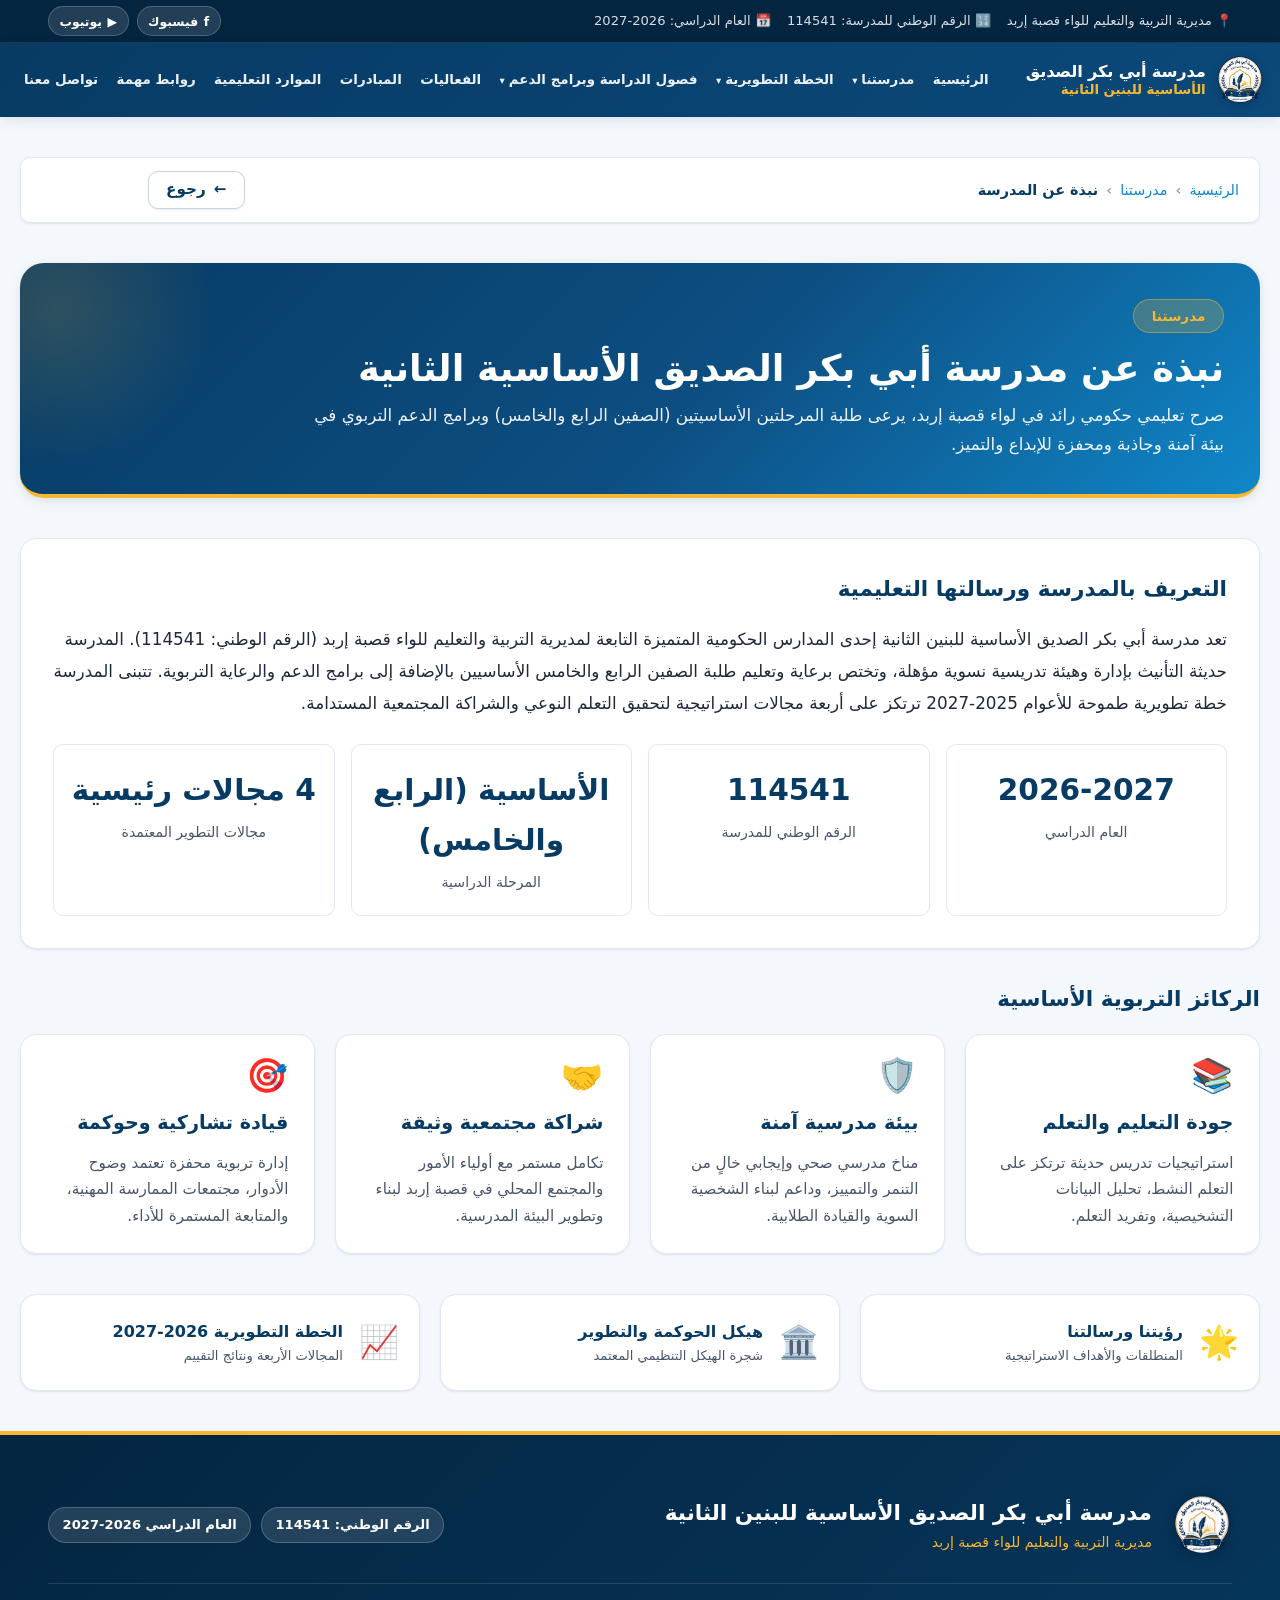
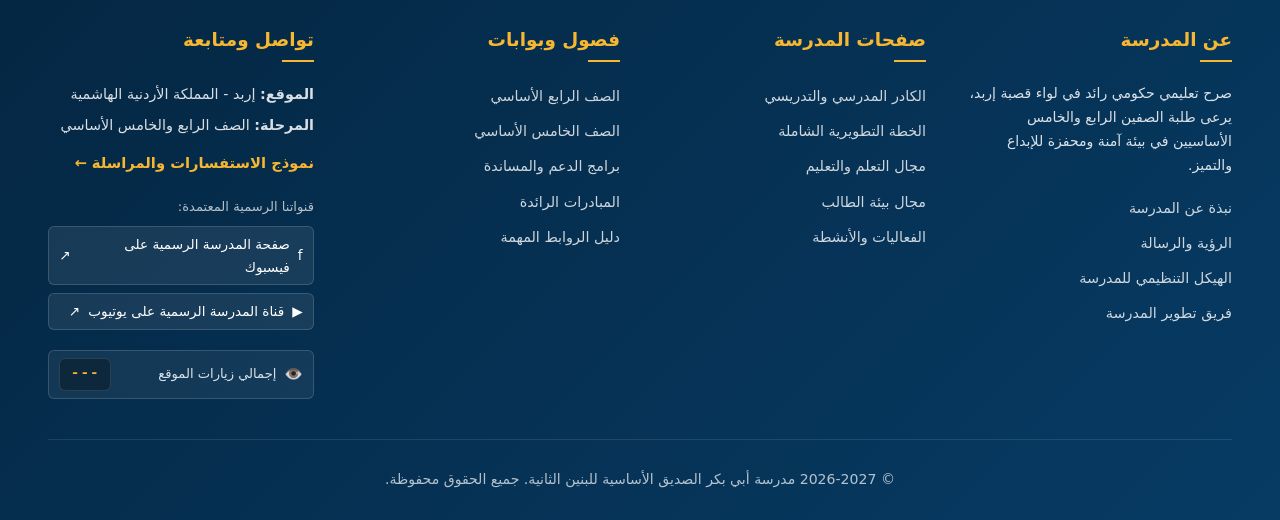
==== commit 67bdcf5c: "feat(counter): add site-wide page view counter with Cloudflare D1 and Pages Functions" ====
--- a/about.html
+++ b/about.html
@@ -107,6 +107,13 @@
                         <span class="social-label">قنواتنا الرسمية المعتمدة:</span>
                         <div class="social-links-verified" id="footerSocialLinks"></div>
                     </div>
+                    <div class="footer-counter-wrap" id="footerCounterWrap" aria-label="إحصائيات زيارات الموقع">
+                        <span class="counter-label">
+                            <span class="counter-icon" aria-hidden="true">👁️</span>
+                            <span>إجمالي زيارات الموقع</span>
+                        </span>
+                        <span class="counter-badge" id="siteVisitCounter">100</span>
+                    </div>
                 </div>
             </div>
 
--- a/assets/css/style.css
+++ b/assets/css/style.css
@@ -1981,6 +1981,56 @@
 .footer-verified-social-link:hover {
     background: var(--yellow);
     color: var(--navy);
+}
+
+/* ==================== FOOTER VISIT COUNTER ==================== */
+.footer-counter-wrap {
+    margin-top: var(--spacing-md);
+    background: rgba(255, 255, 255, 0.06);
+    border: 1px solid rgba(255, 255, 255, 0.15);
+    border-radius: var(--radius-sm);
+    padding: 0.45rem 0.65rem;
+    display: flex;
+    align-items: center;
+    justify-content: space-between;
+    gap: 0.5rem;
+    transition: border-color var(--transition-fast), background var(--transition-fast);
+}
+
+.footer-counter-wrap:hover {
+    background: rgba(255, 255, 255, 0.09);
+    border-color: rgba(255, 255, 255, 0.25);
+}
+
+.counter-label {
+    display: inline-flex;
+    align-items: center;
+    gap: 0.45rem;
+    font-size: 0.82rem;
+    color: rgba(255, 255, 255, 0.85);
+    font-weight: 500;
+}
+
+.counter-icon {
+    font-size: 0.95rem;
+    line-height: 1;
+}
+
+.counter-badge {
+    display: inline-flex;
+    align-items: center;
+    justify-content: center;
+    font-family: monospace, var(--font-primary);
+    font-size: 0.95rem;
+    font-weight: 700;
+    color: var(--yellow);
+    background: rgba(0, 0, 0, 0.3);
+    border: 1px solid rgba(255, 255, 255, 0.12);
+    padding: 0.15rem 0.55rem;
+    border-radius: var(--radius-sm);
+    min-width: 3.2rem;
+    text-align: center;
+    letter-spacing: 0.5px;
 }
 
 .footer-bottom {
@@ -3059,6 +3109,10 @@
     .dept-card {
         padding: 1.15rem 1.2rem;
     }
+
+    .satellite-iframe-wrapper {
+        height: 340px !important;
+    }
 }
 
 @media (max-width: 480px) {
@@ -3069,6 +3123,10 @@
     .goal-item-card {
         padding: 1rem 1rem;
     }
+
+    .satellite-iframe-wrapper {
+        height: 290px !important;
+    }
     .container {
         padding: 0 var(--spacing-md);
     }
@@ -3108,3 +3166,473 @@
         width: 100%;
     }
 }
+
+/* ==========================================================================
+   AJYAL EDUCATIONAL GUIDE & VIDEO MODAL (دليل منصة أجيال)
+   ========================================================================== */
+
+/* Search and Filters Bar */
+.ajyal-controls-card {
+    background: var(--card-bg);
+    border-radius: var(--radius-md);
+    padding: var(--spacing-lg);
+    box-shadow: var(--shadow-sm);
+    margin-bottom: var(--spacing-xl);
+    border: 1px solid var(--gray-200);
+}
+
+.ajyal-search-wrapper {
+    position: relative;
+    margin-bottom: var(--spacing-md);
+}
+
+.ajyal-search-icon {
+    position: absolute;
+    right: 1.1rem;
+    top: 50%;
+    transform: translateY(-50%);
+    font-size: 1.15rem;
+    color: var(--dark-muted);
+    pointer-events: none;
+}
+
+.ajyal-search-input {
+    width: 100%;
+    padding: 0.85rem 3rem 0.85rem 2.8rem;
+    font-size: 1rem;
+    font-family: inherit;
+    border: 2px solid var(--gray-300);
+    border-radius: var(--radius-sm);
+    background: var(--light-bg);
+    color: var(--dark);
+    transition: var(--transition);
+}
+
+.ajyal-search-input:focus {
+    outline: none;
+    border-color: var(--blue);
+    background: #fff;
+    box-shadow: 0 0 0 3px rgba(16, 135, 201, 0.15);
+}
+
+.ajyal-clear-btn {
+    position: absolute;
+    left: 0.85rem;
+    top: 50%;
+    transform: translateY(-50%);
+    background: none;
+    border: none;
+    font-size: 1.1rem;
+    color: var(--gray-400);
+    cursor: pointer;
+    padding: 0.2rem 0.5rem;
+    border-radius: var(--radius-sm);
+    transition: var(--transition);
+    display: none;
+}
+
+.ajyal-clear-btn:hover {
+    color: var(--navy);
+    background: var(--gray-200);
+}
+
+/* Filter Pills */
+.ajyal-filters-wrap {
+    display: flex;
+    justify-content: space-between;
+    align-items: center;
+    flex-wrap: wrap;
+    gap: var(--spacing-md);
+}
+
+.ajyal-filter-pills {
+    display: flex;
+    flex-wrap: wrap;
+    gap: 0.5rem;
+}
+
+.filter-pill {
+    background: var(--light-bg);
+    border: 1px solid var(--gray-300);
+    color: var(--dark);
+    font-size: 0.92rem;
+    font-weight: 600;
+    padding: 0.5rem 1.1rem;
+    border-radius: 50px;
+    cursor: pointer;
+    transition: var(--transition);
+    font-family: inherit;
+}
+
+.filter-pill:hover {
+    border-color: var(--blue);
+    color: var(--blue);
+    background: #fff;
+}
+
+.filter-pill.active {
+    background: var(--navy);
+    border-color: var(--navy);
+    color: #fff;
+    box-shadow: 0 2px 6px rgba(7, 59, 100, 0.25);
+}
+
+.ajyal-counter {
+    font-size: 0.92rem;
+    font-weight: 600;
+    color: var(--dark-muted);
+}
+
+/* Guides Grid (Desktop: 3, Tablet: 2, Mobile: 1) */
+.ajyal-grid {
+    display: grid;
+    grid-template-columns: repeat(3, 1fr);
+    gap: var(--spacing-lg);
+    margin-bottom: var(--spacing-2xl);
+}
+
+@media (max-width: 991px) {
+    .ajyal-grid {
+        grid-template-columns: repeat(2, 1fr);
+    }
+}
+
+@media (max-width: 640px) {
+    .ajyal-grid {
+        grid-template-columns: 1fr;
+    }
+}
+
+/* Guide Card */
+.ajyal-card {
+    background: var(--card-bg);
+    border-radius: var(--radius-md);
+    padding: var(--spacing-lg);
+    display: flex;
+    flex-direction: column;
+    border: 1px solid var(--gray-200);
+    border-top: 4px solid var(--blue);
+    box-shadow: var(--shadow-sm);
+    transition: var(--transition);
+    height: 100%;
+}
+
+.ajyal-card:hover {
+    transform: translateY(-4px);
+    box-shadow: var(--shadow-md);
+    border-top-color: var(--navy);
+}
+
+.ajyal-card-header {
+    display: flex;
+    justify-content: space-between;
+    align-items: center;
+    margin-bottom: var(--spacing-sm);
+}
+
+.ajyal-card-icon {
+    font-size: 2.2rem;
+    line-height: 1;
+}
+
+.ajyal-card-category {
+    font-size: 0.8rem;
+    font-weight: 700;
+    color: var(--blue-dark);
+    background: var(--blue-light);
+    padding: 0.25rem 0.65rem;
+    border-radius: 50px;
+}
+
+.ajyal-card-title {
+    color: var(--navy);
+    font-size: 1.18rem;
+    font-weight: 700;
+    margin: 0.6rem 0 0.5rem 0;
+    line-height: 1.4;
+}
+
+.ajyal-card-desc {
+    color: var(--dark);
+    font-size: 0.95rem;
+    line-height: 1.7;
+    margin-bottom: var(--spacing-md);
+    flex: 1;
+}
+
+.ajyal-card-meta {
+    border-top: 1px dashed var(--gray-200);
+    padding-top: var(--spacing-sm);
+    margin-bottom: var(--spacing-md);
+    display: flex;
+    justify-content: space-between;
+    align-items: center;
+    flex-wrap: wrap;
+    gap: 0.4rem;
+}
+
+.ajyal-audience-tags {
+    display: flex;
+    flex-wrap: wrap;
+    gap: 0.35rem;
+}
+
+.ajyal-audience-badge {
+    font-size: 0.76rem;
+    font-weight: 600;
+    color: var(--dark);
+    background: var(--light-bg);
+    border: 1px solid var(--gray-300);
+    padding: 0.2rem 0.55rem;
+    border-radius: var(--radius-sm);
+}
+
+.ajyal-duration-badge {
+    font-size: 0.78rem;
+    color: var(--dark-muted);
+    font-weight: 600;
+}
+
+/* Video Attribution & Multi-Video Selection */
+.ajyal-source-badge {
+    display: inline-flex;
+    align-items: center;
+    gap: 0.35rem;
+    font-size: 0.76rem;
+    font-weight: 600;
+    color: var(--navy);
+    background: #edf6f9;
+    border: 1px solid #d0e8f2;
+    padding: 0.2rem 0.55rem;
+    border-radius: var(--radius-sm);
+    margin-bottom: var(--spacing-sm);
+}
+
+.ajyal-video-list {
+    display: flex;
+    flex-direction: column;
+    gap: 0.45rem;
+    margin-top: 0.65rem;
+    margin-bottom: 0.25rem;
+}
+
+.ajyal-video-item-btn {
+    display: flex;
+    justify-content: space-between;
+    align-items: center;
+    width: 100%;
+    padding: 0.5rem 0.75rem;
+    background: var(--light-bg);
+    border: 1px solid var(--gray-300);
+    border-radius: var(--radius-sm);
+    font-size: 0.83rem;
+    font-family: inherit;
+    font-weight: 600;
+    color: var(--navy);
+    cursor: pointer;
+    text-align: right;
+    transition: var(--transition);
+}
+
+.ajyal-video-item-btn:hover {
+    background: #ffffff;
+    border-color: var(--blue);
+    color: var(--blue);
+    transform: translateX(-3px);
+    box-shadow: 0 2px 6px rgba(16, 135, 201, 0.12);
+}
+
+.ajyal-video-item-title {
+    display: flex;
+    align-items: center;
+    gap: 0.4rem;
+    overflow: hidden;
+    text-overflow: ellipsis;
+    white-space: nowrap;
+}
+
+.ajyal-video-item-target {
+    font-size: 0.72rem;
+    color: var(--blue-dark);
+    background: var(--blue-light);
+    padding: 0.1rem 0.4rem;
+    border-radius: 3px;
+    font-weight: 700;
+    flex-shrink: 0;
+}
+
+.ajyal-video-item-dur {
+    font-size: 0.75rem;
+    color: var(--dark-muted);
+    font-weight: 600;
+    flex-shrink: 0;
+    margin-right: 0.4rem;
+}
+
+.ajyal-multi-header {
+    font-size: 0.8rem;
+    font-weight: 700;
+    color: var(--dark-muted);
+    margin-bottom: 0.35rem;
+    display: flex;
+    align-items: center;
+    gap: 0.3rem;
+}
+
+.btn-coming-soon {
+    background: #e9ecef !important;
+    color: #6c757d !important;
+    border: 1px solid #ced4da !important;
+    cursor: not-allowed !important;
+    box-shadow: none !important;
+    transform: none !important;
+    opacity: 0.9;
+    font-weight: 600;
+}
+
+/* Empty State */
+.ajyal-empty-state {
+    grid-column: 1 / -1;
+    text-align: center;
+    padding: 3.5rem 1.5rem;
+    background: var(--card-bg);
+    border-radius: var(--radius-md);
+    border: 2px dashed var(--gray-300);
+}
+
+.ajyal-empty-state-icon {
+    font-size: 3rem;
+    margin-bottom: 0.75rem;
+}
+
+.ajyal-empty-state-title {
+    color: var(--navy);
+    font-size: 1.3rem;
+    margin-bottom: 0.5rem;
+}
+
+.ajyal-empty-state-text {
+    color: var(--dark-muted);
+    margin-bottom: 1.25rem;
+}
+
+/* Video Player Modal */
+.video-modal-backdrop {
+    position: fixed;
+    inset: 0;
+    background: rgba(7, 27, 48, 0.85);
+    backdrop-filter: blur(6px);
+    -webkit-backdrop-filter: blur(6px);
+    z-index: 10000;
+    display: none;
+    align-items: center;
+    justify-content: center;
+    padding: var(--spacing-md);
+    opacity: 0;
+    transition: opacity 0.25s ease;
+}
+
+.video-modal-backdrop.active {
+    display: flex !important;
+    opacity: 1;
+}
+
+.video-modal-container {
+    background: #0d1b2a;
+    width: 100%;
+    max-width: 900px;
+    border-radius: var(--radius-md);
+    box-shadow: 0 25px 50px -12px rgba(0, 0, 0, 0.65);
+    overflow: hidden;
+    border: 1px solid rgba(255, 255, 255, 0.12);
+    display: flex;
+    flex-direction: column;
+    animation: videoModalPop 0.25s cubic-bezier(0.16, 1, 0.3, 1);
+}
+
+@keyframes videoModalPop {
+    from {
+        transform: scale(0.95);
+        opacity: 0;
+    }
+    to {
+        transform: scale(1);
+        opacity: 1;
+    }
+}
+
+.video-modal-header {
+    display: flex;
+    justify-content: space-between;
+    align-items: center;
+    padding: 0.85rem 1.25rem;
+    background: #071b30;
+    border-bottom: 1px solid rgba(255, 255, 255, 0.08);
+}
+
+.video-modal-title {
+    color: #ffffff;
+    font-size: 1.05rem;
+    font-weight: 700;
+    margin: 0;
+    overflow: hidden;
+    text-overflow: ellipsis;
+    white-space: nowrap;
+    padding-left: 1rem;
+}
+
+.video-modal-close {
+    background: rgba(255, 255, 255, 0.1);
+    border: none;
+    color: #ffffff;
+    font-size: 1.25rem;
+    width: 34px;
+    height: 34px;
+    border-radius: 50%;
+    cursor: pointer;
+    display: flex;
+    align-items: center;
+    justify-content: center;
+    transition: var(--transition);
+    flex-shrink: 0;
+}
+
+.video-modal-close:hover {
+    background: #e63946;
+    color: #ffffff;
+    transform: rotate(90deg);
+}
+
+.video-modal-body {
+    background: #000000;
+    position: relative;
+    width: 100%;
+}
+
+.video-responsive-wrapper {
+    position: relative;
+    width: 100%;
+    padding-bottom: 56.25%; /* 16:9 ratio fallback */
+    height: 0;
+    overflow: hidden;
+    background: #000;
+}
+
+@supports (aspect-ratio: 16 / 9) {
+    .video-responsive-wrapper {
+        aspect-ratio: 16 / 9;
+        height: auto;
+        padding-bottom: 0;
+    }
+}
+
+.video-responsive-wrapper iframe,
+.video-responsive-wrapper #youtubePlayerTarget,
+.video-responsive-wrapper #ytPlayerInstanceDiv {
+    position: absolute;
+    top: 0;
+    left: 0;
+    width: 100%;
+    height: 100%;
+    border: 0;
+}
